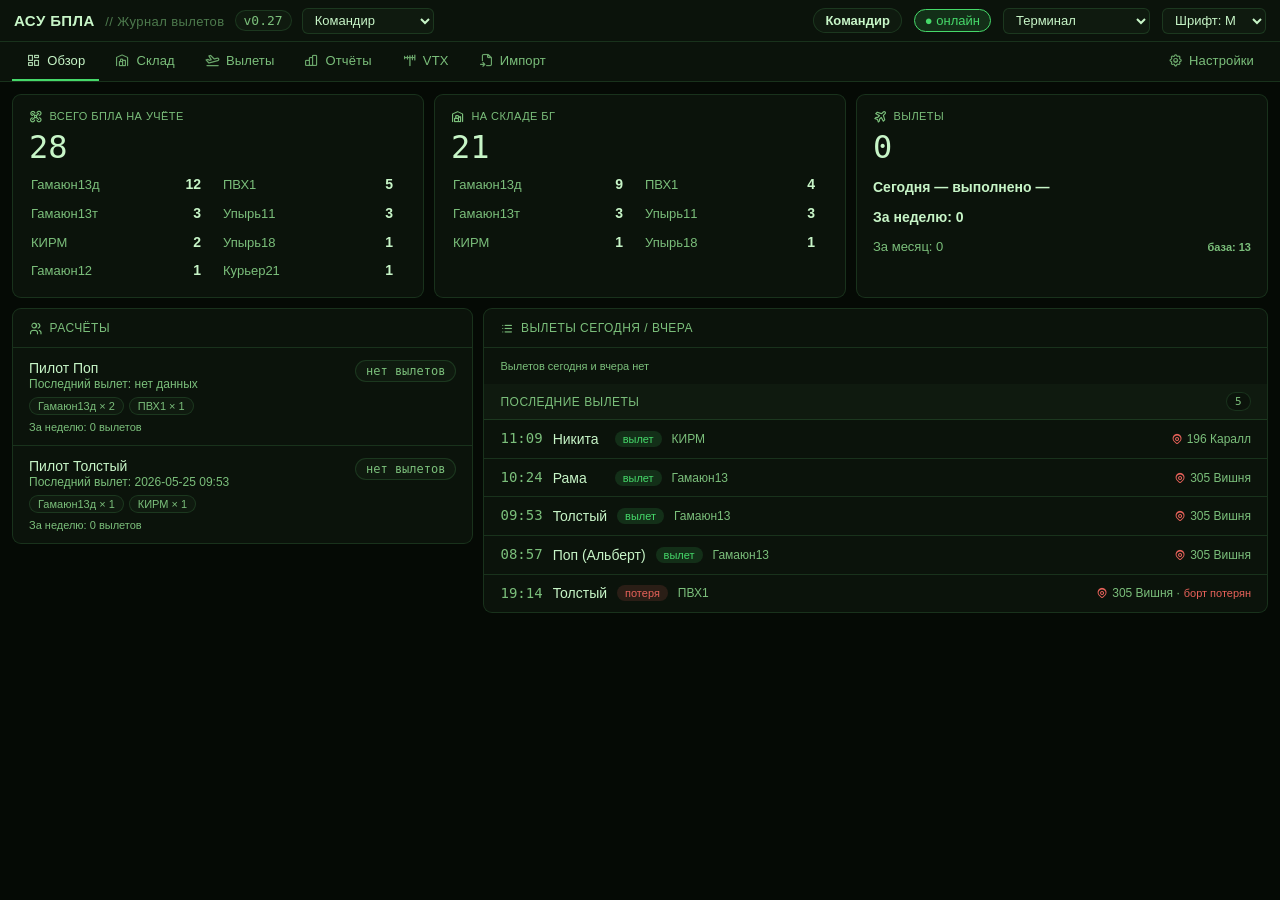
==== index.html @ 259061b9 "Add files via upload" ====
<!DOCTYPE html>
<html lang="ru">
<head>
<meta charset="UTF-8">
<meta name="referrer" content="no-referrer"><!-- URL с ?u=&t=&k= не должен утекать в Referer (аудит 02.07.2026); первым тегом — до любых загрузок -->
<meta name="viewport" content="width=device-width, initial-scale=1.0">
<title>БПЛА Учёт</title>
<link rel="icon" href="favicon.ico" type="image/x-icon">
<link rel="stylesheet" href="style.css">
<link rel="stylesheet" href="./icons/tabler-icons.min.css">
<style id="themeStyle"></style>
</head>
<body>
<!-- ЭКРАН-ЗАСТАВКА: виден пока .app скрыт (visibility:hidden до применения роли).
     Скрывается в hideSplash() из hideLoginScreen()/showLoginScreen().
     onerror: нет LOGO.jpg — показываем только анимацию, загрузку не ломаем. -->
<div id="splashScreen">
  <img src="LOGO.jpg" alt="" class="splash-logo" onerror="this.style.display='none'">
  <div class="splash-bar"><span></span><span></span><span></span></div>
  <div class="splash-text">АСУ БПЛА загружается...</div>
</div>

<!-- ЭКРАН ВХОДА -->
<div id="loginScreen" style="display:none;position:fixed;top:0;left:0;width:100%;height:100%;background:var(--bg);z-index:10000;align-items:center;justify-content:center;flex-direction:column;gap:16px">
  <div style="font-size:20px;font-weight:700;color:var(--green);letter-spacing:3px">АСУ БПЛА</div>
  <div style="font-size:11px;color:var(--muted);letter-spacing:2px;margin-bottom:8px">АВТОРИЗАЦИЯ</div>
  <div style="width:320px;background:var(--card);border:1px solid var(--border2);padding:20px">
    <div style="margin-bottom:10px"><label>Логин</label><input id="loginInput" placeholder="логин" autocomplete="username" style="width:100%"></div>
    <div style="margin-bottom:14px"><label>Пароль</label><input id="passwordInput" type="password" placeholder="пароль" autocomplete="current-password" style="width:100%" onkeydown="if(event.key==='Enter')doLogin()"></div>
    <button class="btn btn-success" style="width:100%" onclick="doLogin()">Войти</button>
    <div id="loginError" style="font-size:11px;color:var(--red);margin-top:8px;text-align:center"></div>
  </div>
  <div style="font-size:10px;color:var(--muted)">или войдите по ссылке от администратора</div>
</div>

<!-- visibility:hidden до применения роли (снимается в hideLoginScreen ПОСЛЕ applyRoleFromAuth) —
     иначе до ограничений viewer/pilot на долю секунды мелькает полный админский интерфейс.
     visibility вместо display:none — чтобы не ломать layout при измерении размеров. -->
<div class="app" style="visibility:hidden">
<div class="topbar">
  <div class="logo">АСУ БПЛА <span>// Журнал вылетов</span></div>
  <div class="version">v0.27</div>
  <select id="roleSwitch" class="tb-select" onchange="switchRole(this.value)">
    <option value="admin">АДМИНИСТРАТОР</option>
    <option value="cmd">КОМАНДИР</option>
    <option value="tech">ТЕХНИК</option>
  </select>
  <div class="topbar-right">
    <div class="role-badge" id="roleBadge"><div class="role-dot"></div><b>Командир</b></div>
    <div class="sync-indicator" id="syncIndicator">● локально</div>
    <div class="queue-indicator" id="queueIndicator" style="display:none" title="Несинхронизированные изменения ждут отправки"></div>
    <select id="themeSwitch" class="tb-select" onchange="applyTheme(this.value)" title="Цветовая схема">
      <option value="terminal">Терминал</option>
      <option value="wb">Серый</option>
      <option value="bw">Бежевый</option>
      <option value="field">Полевой планшет</option>
    </select>
    <select id="fontSizeSwitch" class="tb-select" onchange="applyFontSize(this.value)" title="Размер шрифта">
      <option value="12">Шрифт: S</option>
      <option value="16" selected>Шрифт: M</option>
      <option value="20">Шрифт: L</option>
      <option value="24">Шрифт: XL</option>
    </select>
    <button id="logoutBtn" class="btn-exit" onclick="logout()" style="display:none">Выход</button>
  </div>
</div>
<div id="netBar"></div>

<div class="navbar" id="nav">
  <button class="nav-tab active" onclick="showPage('dashboard',this)"><i class="ti ti-layout-dashboard"></i>Обзор</button>
  <button class="nav-tab" id="invNavBtn" onclick="showPage('inventory',this)"><i class="ti ti-building-warehouse"></i>Склад</button>
  <button class="nav-tab" onclick="showPage('flights',this)"><i class="ti ti-plane-departure"></i>Вылеты</button>
  <button class="nav-tab" onclick="showPage('report',this)"><i class="ti ti-chart-bar"></i>Отчёты</button>
  <button class="nav-tab" id="vtxNavBtn" onclick="showPage('vtx',this)"><i class="ti ti-antenna"></i>VTX</button>
  <button class="nav-tab nav-extra" id="importNavBtn" onclick="showPage('import',this)"><i class="ti ti-file-import"></i>Импорт</button>
  <button class="nav-tab nav-extra" id="adminNavBtn" onclick="showPage('admin',this)" style="display:none"><i class="ti ti-shield"></i>Администратор</button>
  <button class="nav-tab nav-extra" id="settingsNavBtn" onclick="showPage('settings',this)" style="margin-left:auto"><i class="ti ti-settings"></i>Настройки</button>
  <!-- ☰-меню: на мобильном собирает «лишние» вкладки (Импорт/Администратор/Настройки).
       Пункты зовут showPage с РЕАЛЬНОЙ кнопкой таба (роутинг/подсветка штатные),
       видимость пунктов зеркалит инлайн-display реальных кнопок (роли не дублируются). -->
  <div class="nav-menu-wrap">
    <button class="nav-menu-btn" id="navMenuBtn" onclick="navMenuToggle(event)" title="Ещё" aria-label="Меню">☰</button>
    <div class="nav-menu" id="navMenu">
      <button class="nav-menu-item" id="navMenuImport" onclick="navMenuGo('import','importNavBtn')"><i class="ti ti-file-import"></i>Импорт</button>
      <button class="nav-menu-item" id="navMenuAdmin" onclick="navMenuGo('admin','adminNavBtn')"><i class="ti ti-shield"></i>Администратор</button>
      <button class="nav-menu-item" id="navMenuSettings" onclick="navMenuGo('settings','settingsNavBtn')"><i class="ti ti-settings"></i>Настройки</button>
    </div>
  </div>
</div>

<div class="main">

<!-- DASHBOARD -->
<div class="page active" id="page-dashboard">
  <div class="stats-row">
    <div class="stat-card">
      <div class="stat-label"><i class="ti ti-drone"></i> Всего БПЛА на учёте</div>
      <div class="stat-num" id="st-total">—</div>
      <div class="stat-list" id="st-total-detail"></div>
    </div>
    <div class="stat-card">
      <div class="stat-label"><i class="ti ti-building-warehouse"></i> На складе БГ</div>
      <div class="stat-num" id="st-stock">—</div>
      <div class="stat-list" id="st-stock-detail"></div>
    </div>
    <div class="stat-card">
      <div class="stat-label"><i class="ti ti-plane-tilt"></i> Вылеты</div>
      <div class="stat-num" id="st-flights">—</div>
      <div class="stat-meta" id="st-flights-detail"></div>
    </div>
  </div>
  <div class="bottom-row">
    <div class="section-card">
      <div class="section-header">
        <div class="section-title"><i class="ti ti-users"></i> Расчёты</div>
      </div>
      <div id="dashSquads"></div>
    </div>
    <div class="section-card">
      <div class="section-header">
        <div class="section-title"><i class="ti ti-list"></i> Вылеты сегодня / вчера</div>
      </div>
      <div id="dashRecent"></div>
    </div>
  </div>
</div>

<!-- INVENTORY -->
<div class="page" id="page-inventory">
  <!-- Глобальный умный список БПЛА — подключается ко всем полям -->
  <datalist id="dl-drones-smart"></datalist>

  <!-- форма добавления -->
  <div class="card" id="addDroneCard" style="display:none;margin-bottom:12px">
    <div style="font-size:13px;font-weight:700;margin-bottom:12px">Добавить БПЛА на склад</div>
    <div class="form-row cols2">
      <div><label>Название</label><input id="newDroneName" list="dl-drones-smart" placeholder="Гамаюн13д" autocomplete="off"></div>
      <div><label>Количество</label><input type="number" id="newDroneQty" value="1" min="1"></div>
    </div>
    <div style="display:flex;gap:8px">
      <button class="btn btn-success" onclick="addDrone()">Добавить</button>
      <button class="btn btn-sm" onclick="toggleAddDrone()">Отмена</button>
    </div>
  </div>

  <div class="page-header">
    <div class="page-title"><i class="ti ti-building-warehouse"></i> Складской учёт</div>
    <button class="btn btn-primary" id="addDroneBtn" onclick="toggleAddDrone()"><i class="ti ti-plus"></i> Добавить БПЛА</button>
  </div>

  <div class="two-col">
    <div class="section-card">
      <div class="section-header">
        <div class="section-title"><div class="status-dot-ok"></div> Склад (БГ)</div>
      </div>
      <div id="stockListBG"></div>
    </div>
    <div class="section-card">
      <div class="section-header">
        <div class="section-title"><div class="status-dot-warn"></div> Не БГ / Ремонт / Списан</div>
      </div>
      <div id="stockListNBG"></div>
    </div>
  </div>

  <!-- Расчёты -->
  <div class="section-card">
    <div class="section-header">
      <div class="section-title"><i class="ti ti-users"></i> Расчёты — выданные борта</div>
      <button id="squadEditBtn" class="btn-action" onclick="toggleSquadEditor()" style="display:none;padding:4px 10px;font-size:11px"><i class="ti ti-edit"></i> Редактировать</button>
    </div>
    <div id="squadTable"></div>
    <div id="squadEditor" style="display:none;padding:14px;border-top:0.5px solid var(--color-border-tertiary)">
      <div style="font-size:12px;font-weight:700;margin-bottom:10px;color:var(--muted)">РЕДАКТОР РАСЧЁТОВ</div>
      <div id="squadEditorList"></div>
      <div style="margin-top:12px;padding-top:12px;border-top:0.5px dashed var(--border)">
        <div style="font-size:12px;font-weight:600;margin-bottom:8px">Добавить расчёт</div>
        <div class="form-row cols2">
          <div><label>Имя пилота</label><input id="sq-newPilot" placeholder="Иванов"></div>
          <div><label>БПЛА через запятую</label><input id="sq-newDrones" list="dl-drones-smart" placeholder="Гамаюн13, КИРМ" autocomplete="off"></div>
        </div>
        <button class="btn btn-success btn-sm" onclick="squadAddPilot()">Добавить расчёт</button>
      </div>
    </div>
    <div class="actions-row" id="transferBtnArea">
      <button class="btn-action" onclick="openTransferForm()"><i class="ti ti-transfer"></i> Передача внутри</button>
      <button class="btn-action-info" onclick="openExchangeForm()"><i class="ti ti-arrows-exchange"></i> Обмен с другим подразделением</button>
    </div>
  </div>

  <!-- форма передачи -->
  <div class="card" id="transferCard" style="display:none">
    <div style="font-size:13px;font-weight:700;margin-bottom:12px">Передача БПЛА внутри подразделения</div>
    <div class="form-row cols2">
      <div><label>От кого</label>
        <select id="transFrom"><option value="склад">Склад</option></select>
      </div>
      <div><label>Кому</label>
        <select id="transTo"><option value="склад">На склад</option></select>
      </div>
    </div>
    <div class="form-row cols2">
      <div><label>БПЛА</label><input id="transDrone" list="dl-drones-smart" placeholder="Гамаюн13" autocomplete="off"></div>
      <div><label>Количество</label><input type="number" id="transQty" value="1" min="1"></div>
    </div>
    <div style="margin-bottom:10px"><label>Примечание</label><input id="transNote" placeholder="Задание командира / причина"></div>
    <div style="display:flex;gap:8px">
      <button class="btn btn-success" onclick="saveTransfer()">Оформить</button>
      <button class="btn btn-sm" onclick="document.getElementById('transferCard').style.display='none'">Отмена</button>
    </div>
  </div>

  <!-- форма обмена -->
  <div class="card" id="exchangeCard" style="display:none">
    <div style="font-size:13px;font-weight:700;margin-bottom:4px">⇄ Обмен с другим подразделением</div>
    <div style="font-size:11px;color:var(--muted);margin-bottom:12px">Списывает отданный борт со склада, приходует полученный</div>
    <div class="form-row cols2">
      <div><label>Дата операции</label><input type="date" id="exDate"></div>
      <div><label>Подразделение</label><input id="exUnit" placeholder="Рота разведки / 3-й батальон"></div>
    </div>
    <div style="margin-bottom:10px">
      <label style="display:flex;align-items:center;gap:6px;cursor:pointer">
        <input type="checkbox" id="exOneWay" onchange="exToggleOneWay()" style="width:auto;margin:0">
        Односторонняя передача (без обмена)
      </label>
    </div>
    <div id="exDirRow" style="display:none;margin-bottom:10px">
      <label>Направление</label>
      <div style="display:flex;gap:16px;margin-top:4px">
        <label style="display:flex;align-items:center;gap:6px;cursor:pointer;font-weight:400">
          <input type="radio" name="exDir" value="give" checked onchange="exToggleOneWay()" style="width:auto;margin:0"> Отдаём (со склада)
        </label>
        <label style="display:flex;align-items:center;gap:6px;cursor:pointer;font-weight:400">
          <input type="radio" name="exDir" value="get" onchange="exToggleOneWay()" style="width:auto;margin:0"> Получаем (на склад)
        </label>
      </div>
    </div>
    <div style="display:grid;grid-template-columns:1fr 40px 1fr;gap:8px;align-items:end;margin-bottom:10px">
      <div id="exGiveBlock">
        <label>Отдали (списать со склада)</label>
        <input id="exGive" list="dl-drones-smart" placeholder="Гамаюн13т" autocomplete="off">
        <input type="number" id="exGiveQty" value="1" min="1" style="margin-top:6px" placeholder="кол-во">
      </div>
      <div id="exArrow" style="text-align:center;font-size:18px;padding-bottom:8px;color:var(--muted)">⇄</div>
      <div id="exGetBlock">
        <label>Получили (оприходовать на склад)</label>
        <input id="exGet" list="dl-drones-smart" placeholder="Гамаюн13д" autocomplete="off">
        <input type="number" id="exGetQty" value="1" min="1" style="margin-top:6px" placeholder="кол-во">
      </div>
    </div>
    <div style="margin-bottom:10px"><label>Примечание</label><input id="exNote" placeholder="Причина обмена, состояние борта..."></div>
    <div style="display:flex;gap:8px">
      <button class="btn btn-success" onclick="saveExchange()">Оформить обмен</button>
      <button class="btn btn-sm" onclick="document.getElementById('exchangeCard').style.display='none'">Отмена</button>
    </div>
  </div>

  <!-- лог изменений -->
  <div class="section-card" id="transfersLogCard">
    <div class="section-header">
      <div class="section-title"><i class="ti ti-history"></i> Изменения</div>
    </div>
    <div id="transfersLog"><div style="color:var(--muted);font-size:12px;padding:12px 16px">Нет операций</div></div>
  </div>

</div><!-- page-inventory -->

<!-- FLIGHTS -->
<div class="page" id="page-flights">
  <!-- datalists -->
  <datalist id="dl-ammo-catalog"></datalist>
  <datalist id="dl-pilots"></datalist>
  <datalist id="dl-ammo"></datalist>
  <datalist id="dl-drones"></datalist>
  <datalist id="dl-targets"></datalist>

  <!-- ФОРМА ВВОДА ВЫЛЕТА -->
  <div class="card" id="quickFlightCard" style="margin-bottom:8px;border-color:var(--green3)">
    <div style="display:flex;gap:4px;align-items:flex-end;flex-wrap:wrap">
      <!-- Пилот — показывается только admin/cmd/local -->
      <div id="qf-pilot-wrap" style="min-width:90px;flex:1">
        <label>Пилот</label>
        <input id="qf-pilot" placeholder="Имя" autocomplete="off"
          onclick="event.stopPropagation();showQuickPicker(this,getSmartPilots(),v=>{this.value=v})">
      </div>

      <div style="min-width:100px;flex:1.2">
        <label>Точка</label>
        <input id="qf-target" placeholder="305 Вишня" autocomplete="off"
          onclick="event.stopPropagation();showQuickPicker(this,getSmartTargets(),v=>{this.value=v})">
      </div>
      <div style="min-width:90px;flex:1">
        <label>Боеприпас</label>
        <input id="qf-ammo" placeholder="Пом2" autocomplete="off"
          onclick="event.stopPropagation();showQuickPicker(this,getSmartAmmo(),v=>{this.value=v})">
      </div>
      <div style="min-width:100px;flex:1">
        <label>БПЛА</label>
        <input id="qf-drone" placeholder="Гамаюн13" autocomplete="off"
          onclick="event.stopPropagation();showQuickPicker(this,getSmartDrones(),v=>{this.value=v})">
      </div>
      <div style="width:90px">
        <label>Задача</label>
        <select id="qf-result">
          <option value="yes">✅ выполнена</option>
          <option value="no">❌ нет</option>
        </select>
      </div>
      <div style="width:90px">
        <label>Борт</label>
        <select id="qf-returned">
          <option value="yes">вернул</option>
          <option value="no">потерян</option>
        </select>
      </div>
      <div style="min-width:120px;flex:1.5">
        <label>Примечание</label>
        <input id="qf-note" placeholder="необязательно">
      </div>
      <div style="padding-bottom:1px">
        <label style="visibility:hidden">.</label>
        <button class="btn btn-success" onclick="saveQuickFlight()" style="white-space:nowrap;height:29px">✓ Записать</button>
      </div>
    </div>
    <div id="qf-status" style="font-size:10px;color:var(--green2);margin-top:4px;min-height:14px"></div>
  </div>

  <!-- ЖУРНАЛ ТАБЛИЦЕЙ -->
  <div class="section-card">
    <div class="section-header flt-header">
      <div class="section-title"><i class="ti ti-list"></i> Журнал вылетов <span class="flt-count" id="flightCount"></span></div>
      <div class="flt-controls">
        <input class="flt-inp flt-date" type="date" id="filterFrom" onchange="flightDateManual()" title="С даты">
        <input class="flt-inp flt-date" type="date" id="filterTo" onchange="flightDateManual()" title="По дату">
        <select class="flt-inp" id="filterPilot" onchange="renderFlights()"><option value="">Все пилоты</option></select>
        <div class="ms-wrap" id="flDroneWrap">
          <div class="ms-field" id="flDroneField" onclick="flMsToggle('Drone',event)" title="Фильтр по борту">
            <span id="flDroneLabel">Борт: все</span>
            <i class="ti ti-chevron-down ms-caret"></i>
          </div>
          <div class="ms-panel" id="flDronePanel">
            <div class="ms-list" id="flDroneList"></div>
            <div class="ms-foot">
              <button type="button" class="btn btn-sm" onclick="flMsSelectAll('Drone',event)">Все</button>
              <button type="button" class="btn btn-sm" onclick="flMsClearAll('Drone',event)">Снять все</button>
            </div>
          </div>
        </div>
        <div class="ms-wrap" id="flAmmoWrap">
          <div class="ms-field" id="flAmmoField" onclick="flMsToggle('Ammo',event)" title="Фильтр по боеприпасу">
            <span id="flAmmoLabel">Боеприпас: все</span>
            <i class="ti ti-chevron-down ms-caret"></i>
          </div>
          <div class="ms-panel" id="flAmmoPanel">
            <div class="ms-list" id="flAmmoList"></div>
            <div class="ms-foot">
              <button type="button" class="btn btn-sm" onclick="flMsSelectAll('Ammo',event)">Все</button>
              <button type="button" class="btn btn-sm" onclick="flMsClearAll('Ammo',event)">Снять все</button>
            </div>
          </div>
        </div>
        <select class="flt-inp" id="filterResult" onchange="flSetResult(this.value)" title="Результат">
          <option value="all">Результат: все</option>
          <option value="yes">Выполнено</option>
          <option value="no">Не выполнено</option>
        </select>
        <select class="flt-inp" id="filterReturned" onchange="flSetReturned(this.value)" title="Возврат борта">
          <option value="all">Борт: все</option>
          <option value="yes">Вернул</option>
          <option value="no">Потерял</option>
        </select>
        <select class="flt-inp" id="flightPeriod" onchange="flightPeriodChange(this.value)" title="Период">
          <option value="week">Неделя</option>
          <option value="month">Месяц</option>
          <option value="all">Весь период</option>
          <option value="custom">Произвольный</option>
        </select>
        <button class="btn btn-sm" onclick="flGotoReport()" title="Сводка по текущей выборке журнала"><i class="ti ti-chart-bar"></i> Отчёт</button>
      </div>
    </div>
    <div id="flightList" style="overflow-x:auto"></div>
  </div>
</div>

<!-- REPORT -->
<div class="page" id="page-report">
  <div class="section-head">
    <div class="section-title">Отчёты</div>
  </div>
  <div class="card" style="margin-bottom:12px">
    <div class="form-row cols3">
      <div><label>Тип отчёта</label>
        <select id="repType" onchange="onRepTypeChange()">
          <option value="stock">Складской учёт</option>
          <option value="flights">Вылеты за период</option>
          <option value="losses">Потери</option>
          <option value="issued">Выдано</option>
          <option value="summary">Сводка по расчётам</option>
          <option value="detailed">Подробный отчёт по расчётам</option>
          <option value="verbal">Устный доклад (AI)</option>
          <option value="reportage" id="repTypeReportage">Репортаж недели (AI)</option>
          <option value="byfilter" id="repTypeByFilter">По выборке журнала</option>
        </select>
      </div>
      <div id="repFromCol"><label>С даты</label><input type="date" id="repFrom" onchange="buildReport()"></div>
      <div id="repToCol"><label>По дату</label><input type="date" id="repTo" onchange="buildReport()"></div>
      <!-- Адаптивный период для устного доклада (скользящие окна) — показывается только для type=verbal -->
      <div id="vrPeriodCol" style="display:none"><label>Период доклада</label>
        <select id="vrPeriod" onchange="vrPeriodChange()">
          <option value="week">Неделя</option>
          <option value="month">Месяц</option>
          <option value="year">Год</option>
          <option value="custom">Произвольный</option>
        </select>
      </div>
      <!-- Адаптивный период для репортажа (календарный) — показывается только для type=reportage -->
      <div id="rpgPeriodCol" style="display:none"><label>Период репортажа</label>
        <select id="rpgPeriod" onchange="rpgPeriodChange()">
          <option value="week">Календарная неделя (пн–вс)</option>
          <option value="month">Календарный месяц</option>
        </select>
      </div>
    </div>
    <div class="form-row cols2">
      <div><label>Пилот (все если не выбран)</label>
        <select id="repPilot" onchange="buildReport()">
          <option value="">Все пилоты</option>
        </select>
      </div>
      <div><label>Тип БПЛА (все если не выбран)</label>
        <div class="ms-wrap" id="repDroneWrap">
          <div class="ms-field" id="repDroneField" onclick="toggleDronePanel(event)">
            <span id="repDroneLabel">Все борты</span>
            <i class="ti ti-chevron-down ms-caret"></i>
          </div>
          <div class="ms-panel" id="repDronePanel">
            <div class="ms-list" id="repDroneList"></div>
            <div class="ms-foot">
              <button type="button" class="btn btn-sm" onclick="resetDroneFilter(event)">Сбросить</button>
            </div>
          </div>
        </div>
      </div>
    </div>
    <div style="display:flex;gap:8px;flex-wrap:wrap">
      <button class="btn btn-primary" id="repRunBtn" onclick="runReport()">Сформировать</button>
      <!-- id — стабильный хук для copyReport («✓ Скопировано»): раньше кнопка искалась
           по тексту атрибута onclick, селектор молча ломался от правки разметки -->
      <button class="btn btn-sm" id="repCopyBtn" style="color:var(--muted)" onclick="copyReport()">Копировать текст</button>
      <button class="btn btn-sm" style="color:var(--muted)" onclick="printReport()">Печать / PDF</button>
    </div>
  </div>
  <div id="reportOutput"></div>
</div>

<!-- VTX — генератор Betaflight vtx-команд (автономный инструмент, учёта не трогает) -->
<div class="page" id="page-vtx">
  <!-- Шапка в одну строку: слева заголовок, справа загрузка + статус -->
  <div class="vtx-head">
    <div class="section-title" style="margin:0">VTX — генератор команд Betaflight</div>
    <div class="vtx-head-actions">
      <input type="file" id="vtxFileInput" accept=".json,application/json" style="display:none" onchange="vtxImportFile(this)">
      <button class="btn btn-primary btn-sm" onclick="document.getElementById('vtxFileInput').click()"><i class="ti ti-upload"></i> Загрузить таблицу</button>
      <span id="vtxLoadStatus" class="vtx-status">Таблица не загружена</span>
    </div>
  </div>

  <!-- Двухколоночная сетка (auto-fit сам сворачивает в один столбец на узких) -->
  <div class="vtx-cols">
    <!-- ЛЕВАЯ КОЛОНКА: таблица частот → готовый набор команд -->
    <div class="vtx-col">
      <div class="card" id="vtxTableCard">
        <div class="card-title">Таблица частот</div>
        <div id="vtxTableWrap" style="overflow-x:auto"></div>
      </div>
      <div class="card" id="vtxCmdCard">
        <div class="vtx-card-head">
          <div class="card-title" style="margin:0">Готовый набор команд</div>
          <div class="vtx-card-actions">
            <!-- id — стабильные хуки для vtxSyncButtons/vtxCopyCommands (раньше искали
                 по тексту атрибута onclick: селектор ломался от любой правки разметки) -->
            <button class="btn btn-primary btn-sm" id="vtxGenBtn" onclick="vtxGenerate()">Сгенерировать</button>
            <button class="btn btn-sm" id="vtxCopyBtn" style="color:var(--muted)" onclick="vtxCopyCommands()">Копировать</button>
          </div>
        </div>
        <pre id="vtxOutput" class="vtx-output"></pre>
      </div>
    </div>

    <!-- ПРАВАЯ КОЛОНКА: конструктор AUX -->
    <div class="vtx-col">
      <div class="card" id="vtxBuilderCard">
        <div class="vtx-card-head">
          <div class="card-title" style="margin:0">Конструктор AUX → команды</div>
          <div class="vtx-card-actions">
            <!-- vtx-addblock-btn — стабильный хук для vtxSyncButtons (их две, поэтому класс,
                 а не id; такие же кнопки рендерит vtxRenderBlocks в пустом состоянии) -->
            <button class="btn btn-sm vtx-addblock-btn" onclick="vtxAddBlock('power')"><i class="ti ti-bolt"></i> + Блок мощности</button>
            <button class="btn btn-sm vtx-addblock-btn" onclick="vtxAddBlock('freq')"><i class="ti ti-antenna"></i> + Блок частоты</button>
          </div>
        </div>
        <div id="vtxBlocks"></div>
      </div>
    </div>
  </div>
</div>

<!-- IMPORT -->
<div class="page" id="page-import">
  <div class="section-head">
    <div class="section-title">Импорт текста из чата</div>
  </div>

  <div class="card" style="margin-bottom:12px">
    <div class="card-title">API-ключ Anthropic (для распознавания ИИ)</div>
    <div style="display:flex;gap:8px;align-items:center;flex-wrap:wrap">
      <input type="password" id="apiKeyInput" placeholder="sk-ant-api03-..." style="flex:1;min-width:200px" oninput="saveApiKey(this.value)">
      <span id="apiKeyStatus" style="font-size:11px;color:var(--muted)"></span>
    </div>
    <div style="margin-top:6px;font-size:11px;color:var(--muted)">
      Получите ключ бесплатно на <a href="https://console.anthropic.com/settings/keys" target="_blank" style="color:var(--cb)">console.anthropic.com</a>. Ключ сохраняется в браузере, никуда не отправляется кроме Anthropic API.
    </div>
  </div>

  <div class="card" style="margin-bottom:12px">
    <div class="notice">Вставьте одно или несколько сообщений из чата. ИИ распознает каждое и заполнит поля. Вы проверяете и сохраняете.</div>
    <div class="parse-area">
      <label>Сообщения (можно несколько строк)</label>
      <textarea id="rawMsg" rows="6" placeholder="[23.05.2026 8:34] Рама: Первый вылет. 305 вишня, доставка на месте. Борт вернул Гамаюн 13
[23.05.2026 10:25] Толстый: Первый вылет 305 Вишня Провизия на месте борт вернул.Гамаюн13"></textarea>
      <div style="display:flex;gap:8px;margin-top:8px;align-items:center">
        <button class="btn btn-primary" onclick="parseMessages()">Распознать через ИИ</button>
        <button class="btn btn-sm" onclick="clearParse()" style="color:var(--muted)">Очистить</button>
        <span id="parseStatus" style="font-size:12px;color:var(--muted)"></span>
      </div>
    </div>
  </div>

  <div id="parsedCards"></div>
</div>

<!-- ADMIN -->
<div class="page" id="page-admin">
  <div class="section-head">
    <div class="section-title" style="color:var(--red)">Администратор</div>
  </div>
  <div class="notice" style="background:var(--danger-soft);border-color:var(--danger);color:var(--danger)">Внимание: все изменения и удаления необратимы. Данные сохраняются немедленно.</div>

  <!-- Вкладки внутри раздела -->
  <div class="adm-tabs">
    <button class="adm-tab active" onclick="showAdminTab('flights',this)">Журнал вылетов</button>
    <button class="adm-tab" onclick="showAdminTab('users',this)">Пользователи</button>
    <button class="adm-tab" onclick="showAdminTab('stock',this)">Склад</button>
    <button class="adm-tab" onclick="showAdminTab('squads',this)">Расчёты</button>
    <button class="adm-tab" onclick="showAdminTab('ammo',this)">Боеприпасы</button>
    <button class="adm-tab" onclick="showAdminTab('actlog',this)">Журнал действий</button>
    <button class="adm-tab" onclick="showAdminTab('geo',this)">Карта/Гео</button>
    <button class="adm-tab" onclick="showAdminTab('data',this)">Данные</button>
  </div>

  <!-- ВКЛАДКА: ЖУРНАЛ ВЫЛЕТОВ -->
  <div class="adm-panel" id="adm-flights">
    <div class="card" style="margin-bottom:12px">
      <div style="display:flex;gap:8px;flex-wrap:wrap;align-items:flex-end">
        <div><label>С даты</label><input style="width:140px" type="date" id="adm-filterFrom" onchange="renderAdminFlights()"></div>
        <div><label>По дату</label><input style="width:140px" type="date" id="adm-filterTo" onchange="renderAdminFlights()"></div>
        <div><label>Пилот</label><input style="width:120px" placeholder="Все" id="adm-filterPilot" oninput="renderAdminFlights()"></div>
        <button class="btn btn-sm" onclick="admClearFilters()" style="color:var(--muted)">Сбросить</button>
        <span id="adm-flightCount" style="font-size:11px;color:var(--muted);margin-left:auto;align-self:center"></span>
      </div>
    </div>
    <div class="card" style="overflow-x:auto">
      <div id="adminFlightList"></div>
    </div>
  </div>

  <!-- ВКЛАДКА: ПОЛЬЗОВАТЕЛИ (v0.26 — переехала из Настроек; вкладка доступна только
       admin: раздел Администратор скрыт всем остальным ролям в switchRole).
       Замещение (acting_role, Backend v7.6) назначается/снимается селектом в списке. -->
  <div class="adm-panel" id="adm-users" style="display:none">
    <div class="card" style="margin-bottom:12px">
      <div class="card-title">Пользователи</div>
      <div id="usersList" style="margin-bottom:12px;overflow-x:auto"></div>
      <div style="font-size:11px;color:var(--muted)">Замещение (и.о.) — временная дополнительная роль: расширяет права, не меняя пилотскую идентичность и привязку к расчёту. Снимается вручную (выбрать «— нет —» → Замещение).</div>
    </div>
    <div class="card" id="usersCard">
      <div class="card-title">Добавить пользователя</div>
      <div class="form-row cols3">
        <div><label>Логин</label><input id="nu-login" placeholder="pop" autocomplete="off"></div>
        <div><label>Пароль</label><input id="nu-password" type="password" placeholder="пароль" autocomplete="new-password"></div>
        <div><label>Роль</label>
          <select id="nu-role" onchange="nuRoleChange()">
            <option value="pilot">Пилот</option>
            <option value="tech">Техник</option>
            <option value="cmd">Командир</option>
            <option value="admin">Администратор</option>
            <option value="viewer">Наблюдатель (только просмотр)</option>
          </select>
        </div>
      </div>
      <div class="form-row cols2" id="nu-callsign-row">
        <div>
          <label>Позывной в базе (имя пилота)</label>
          <select id="nu-callsign">
            <option value="">— выбрать из расчётов —</option>
          </select>
        </div>
        <div style="display:flex;flex-direction:column;justify-content:center;font-size:11px;color:var(--muted);padding-top:16px">
          Свяжет логин с вылетами и дронами пилота
        </div>
      </div>
      <div class="form-row cols2">
        <div><label>Ключ шифрования для ссылки</label><input id="nu-enckey" placeholder="автозаполнение из настроек"></div>
        <div style="display:flex;flex-direction:column;justify-content:flex-end">
          <button class="btn btn-success btn-sm" onclick="createUser()">Создать и получить ссылку</button>
        </div>
      </div>
      <div id="nu-link-result" style="display:none;margin-top:10px;padding:10px;background:var(--bg2);border:1px solid var(--border2);font-size:11px">
        <div style="color:var(--green);font-weight:700;margin-bottom:6px">✓ Ссылка для пользователя:</div>
        <div id="nu-link-text" style="word-break:break-all;color:var(--text);margin-bottom:8px"></div>
        <button class="btn btn-sm btn-primary" onclick="copyUserLink()">Копировать ссылку</button>
      </div>
    </div>
  </div>

  <!-- ВКЛАДКА: СКЛАД -->
  <div class="adm-panel" id="adm-stock" style="display:none">
    <div class="card" style="margin-bottom:12px">
      <div class="card-title">Склад — редактирование</div>
      <div id="adminStockList"></div>
      <div style="margin-top:12px;padding-top:12px;border-top:1px solid var(--border)">
        <div style="font-size:12px;font-weight:700;margin-bottom:8px;color:var(--text2)">Добавить позицию</div>
        <div class="form-row cols3">
          <div><label>Название</label><input id="adm-newName" list="dl-drones-smart" placeholder="Гамаюн13" autocomplete="off"></div>
          <div><label>Кол-во</label><input type="number" id="adm-newQty" value="1" min="0"></div>
          <div><label>Статус</label>
            <select id="adm-newStatus">
              <option value="bg">БГ (склад)</option>
              <option value="nbg">Не БГ</option>
            </select>
          </div>
        </div>
        <button class="btn btn-success btn-sm" onclick="adminAddStock()">Добавить</button>
      </div>
    </div>
  </div>

  <!-- ВКЛАДКА: РАСЧЁТЫ -->
  <div class="adm-panel" id="adm-squads" style="display:none">
    <div class="card" style="margin-bottom:12px">
      <div class="card-title">Расчёты — редактирование</div>
      <div id="adminSquadList"></div>
      <div style="margin-top:12px;padding-top:12px;border-top:1px solid var(--border)">
        <div style="font-size:12px;font-weight:700;margin-bottom:8px;color:var(--text2)">Добавить расчёт</div>
        <div class="form-row cols2">
          <div><label>Имя пилота</label><input id="adm-newPilot" placeholder="Иванов"></div>
          <div><label>БПЛА (через запятую)</label><input id="adm-newPilotDrones" list="dl-drones-smart" placeholder="Гамаюн13,КИРМ" autocomplete="off"></div>
        </div>
        <button class="btn btn-success btn-sm" onclick="adminAddSquad()">Добавить расчёт</button>
      </div>
    </div>
  </div>

  <!-- ВКЛАДКА: КАРТА/ГЕО -->
  <div class="adm-panel" id="adm-geo" style="display:none">
    <div class="card" style="margin-bottom:12px">
      <div class="card-title">Карта / Геоданные</div>
      <div class="notice" style="margin-bottom:10px">Данные точек хранятся <b>только в этом браузере</b> (localStorage) и никогда не отправляются в облако. Формат — AlpineQuest <code>.ldk</code>.</div>
      <div style="display:flex;gap:8px;flex-wrap:wrap;align-items:center;margin-bottom:12px">
        <button class="btn btn-primary" onclick="document.getElementById('ldkInput').click()">📂 Загрузить .ldk</button>
        <input type="file" id="ldkInput" accept=".ldk" style="display:none" onchange="geoImportLDK(this)">
        <button class="btn btn-sm" onclick="geoRecalcAllMissing()">Пересчитать вылеты без дистанций</button>
        <button class="btn btn-sm" onclick="geoRecalcAllForce()">Пересчитать незаблокированные</button>
        <button class="btn btn-sm" style="color:var(--amber);border-color:var(--amber)" onclick="geoRecalcAllResetLocks()">Сбросить все блокировки и пересчитать</button>
        <button class="btn btn-sm" style="color:var(--red);border-color:var(--red)" onclick="geoClearDB()">Очистить геоданные</button>
        <span id="geo-status" style="font-size:11px;color:var(--muted)"></span>
      </div>
      <div id="geo-stats"></div>
    </div>
  </div>

  <!-- ВКЛАДКА: ДАННЫЕ -->
  <div class="adm-panel" id="adm-data" style="display:none">
    <div class="card" style="margin-bottom:12px">
      <div class="card-title">Сохранение и загрузка данных</div>
      <div style="display:flex;gap:8px;flex-wrap:wrap;margin-bottom:12px">
        <button class="btn btn-success" onclick="adminManualSave()">💾 Сохранить в браузер</button>
        <button class="btn btn-primary" onclick="adminExportJSON()">📥 Экспорт в файл .json</button>
        <button class="btn btn-primary" onclick="document.getElementById('importJSONInput').click()">📤 Загрузить из файла .json</button>
        <input type="file" id="importJSONInput" accept=".json" style="display:none" onchange="adminImportJSON(this)">
        <button class="btn btn-sm" style="color:var(--amber);border-color:var(--amber)" onclick="adminCleanOrphanLosses()" title="Удалить записи о потерях без соответствующего вылета">🧹 Очистить журнал потерь</button>
        <button class="btn btn-sm" style="color:var(--amber);border-color:var(--amber)" onclick="adminDedupeLossTransfers()" title="Удалить повторные записи о потерях с одинаковыми дата+время+пилот+борт (наследие бага двойного списания)">🧹 Удалить дубли потерь</button>
      </div>
      <div id="saveStatus" style="font-size:12px;color:var(--muted)">Данные хранятся в localStorage. Для переноса на другое устройство — экспортируйте в файл.</div>
    </div>
    <div class="card" style="margin-bottom:12px">
      <div class="card-title">Переименование модели БПЛА</div>
      <div style="font-size:11px;color:var(--muted);margin-bottom:10px">Каноническое переименование во ВСЕХ записях (склад, расчёты, вылеты, журнал передач) одной операцией — аудит целостности остаётся сведённым. Если новое имя уже есть как модель — записи СОЛЬЮТСЯ в одну. Только администратор.</div>
      <div style="display:flex;gap:8px;align-items:flex-end;flex-wrap:wrap">
        <div><label>Текущая модель</label>
          <select id="renameModelOld" style="min-width:160px"><option value="">— выберите модель —</option></select>
        </div>
        <div style="align-self:center;padding-bottom:6px">→</div>
        <div><label>Новое название</label><input id="renameModelNew" placeholder="Рейс15" style="width:160px"></div>
        <button class="btn btn-primary btn-sm" onclick="adminRenameModelRun()">Переименовать</button>
      </div>
    </div>
    <div class="card danger-zone">
      <div class="card-title">Опасная зона</div>
      <div style="display:flex;gap:8px;flex-wrap:wrap">
        <button class="btn btn-danger" onclick="adminClearFlights()">Удалить все вылеты</button>
        <button class="btn btn-danger" onclick="adminResetAll()">Полный сброс данных</button>
      </div>
    </div>
  </div>

  <!-- ВКЛАДКА: БОЕПРИПАСЫ -->
  <div class="adm-panel" id="adm-ammo" style="display:none">
    <div class="card" style="margin-bottom:12px">
      <div class="card-title">Справочник боеприпасов</div>
      <div style="font-size:11px;color:var(--muted);margin-bottom:10px">Эталонные названия. При нормализации все варианты написания из колонки «Алиасы» заменятся на эталонное название в базе вылетов.</div>
      <div id="ammoList"></div>
      <div style="margin-top:10px;padding-top:10px;border-top:1px solid var(--border)">
        <div style="font-size:12px;font-weight:700;margin-bottom:8px;color:var(--text2)">Добавить боеприпас</div>
        <div class="form-row cols3">
          <div><label>Название (эталон)</label><input id="ammo-new-name" placeholder="Пом2"></div>
          <div><label>Категория</label>
            <select id="ammo-new-cat">
              <option value="минирование">Минирование</option>
              <option value="доставка">Доставка</option>
            </select>
          </div>
          <div><label>Алиасы (через запятую)</label><input id="ammo-new-aliases" placeholder="пом2,ПОМ2,пом 2"></div>
        </div>
        <div style="display:flex;gap:8px">
          <button class="btn btn-success btn-sm" onclick="ammoAdd()">Добавить</button>
          <button class="btn btn-primary btn-sm" onclick="ammoNormalize()">⚡ Нормализовать базу вылетов</button>
          <button class="btn btn-primary btn-sm" onclick="ammoSaveToCloud()">☁ Сохранить в облако</button>
        </div>
        <div id="ammo-status" style="font-size:11px;color:var(--muted);margin-top:8px"></div>
      </div>
    </div>
  </div>

  <!-- ВКЛАДКА: ЖУРНАЛ ДЕЙСТВИЙ -->
  <div class="adm-panel" id="adm-actlog" style="display:none">
    <div class="card" style="margin-bottom:12px">
      <div style="display:flex;gap:8px;align-items:flex-end;flex-wrap:wrap;margin-bottom:10px">
        <div><label>С даты</label><input type="date" id="actlog-from" style="width:140px" onchange="renderActLog()"></div>
        <div><label>По дату</label><input type="date" id="actlog-to" style="width:140px" onchange="renderActLog()"></div>
        <div><label>Пользователь</label><input id="actlog-user" placeholder="Все" style="width:120px" oninput="renderActLog()"></div>
        <div><label>Тип</label>
          <select id="actlog-type" onchange="renderActLog()" style="width:130px">
            <option value="">Все</option>
            <option value="flight">Вылеты</option>
            <option value="stock">Склад</option>
            <option value="transfer">Передача</option>
            <option value="squad">Расчёты</option>
            <option value="user">Пользователи</option>
            <option value="admin">Админ-операции</option>
            <option value="auth">Авторизация</option>
          </select>
        </div>
        <button class="btn btn-sm" onclick="actlogClearFilters()" style="color:var(--muted)">Сбросить</button>
      </div>
      <div id="actLogList"></div>
    </div>
  </div>
</div>

<!-- SETTINGS -->
<div class="page" id="page-settings">
  <div class="section-head"><div class="section-title">⚙ Настройки</div></div>

  <!-- СИНХРОНИЗАЦИЯ (только admin — applySettingsVisibility) -->
  <div class="card" style="margin-bottom:10px" id="cfg-sync-card">
    <div class="card-title">Синхронизация с Google Sheets</div>
    <div class="form-row cols2">
      <div>
        <label>URL Apps Script</label>
        <input id="cfg-url" placeholder="https://script.google.com/macros/s/.../exec" autocomplete="off">
      </div>
      <div style="display:flex;flex-direction:column;justify-content:flex-end;gap:6px">
        <button class="btn btn-primary btn-sm" onclick="cfgTestConnection()">Проверить соединение</button>
        <span id="cfg-conn-status" style="font-size:11px;color:var(--muted)"></span>
      </div>
    </div>
    <div style="display:flex;gap:8px;flex-wrap:wrap;margin-top:8px">
      <button class="btn btn-success" onclick="cfgSaveSettings()">💾 Сохранить настройки</button>
      <button class="btn btn-primary" onclick="syncFromCloud()">⬇ Загрузить из облака</button>
      <button class="btn btn-primary" onclick="syncToCloud()">⬆ Выгрузить в облако</button>
    </div>
    <div id="cfg-sync-status" style="font-size:11px;color:var(--muted);margin-top:8px"></div>
  </div>

  <!-- ШИФРОВАНИЕ -->
  <div class="card" style="margin-bottom:10px">
    <div class="card-title">Шифрование AES-256</div>
    <div class="notice">Данные шифруются в браузере до отправки в облако. Google видит только зашифрованный текст. Ключ хранится только у вас.</div>
    <div class="form-row cols2" style="margin-top:10px">
      <div>
        <label>Ключ шифрования</label>
        <input id="cfg-key" type="password" placeholder="Введите секретный ключ" autocomplete="off">
      </div>
      <div style="display:flex;flex-direction:column;justify-content:flex-end;gap:6px">
        <button class="btn btn-sm" onclick="document.getElementById('cfg-key').type=document.getElementById('cfg-key').type==='password'?'text':'password'" style="color:var(--muted)">Показать / скрыть</button>
        <button class="btn btn-success btn-sm" id="cfg-key-save-btn" style="display:none" onclick="cfgSaveKeyOnly()">💾 Сохранить ключ</button>
      </div>
    </div>
    <div id="cfg-encrypt-on" style="display:none;margin-top:4px">
      <span class="tag tag-ok">🔒 Шифрование включено</span>
    </div>
    <!-- ВАЖНО: не дублировать атрибут style — браузер игнорирует второй (display:none не работал) -->
    <div style="margin-top:10px;padding-top:10px;border-top:1px solid var(--border);display:none" id="cfg-reencrypt-block">
      <div style="font-size:12px;font-weight:700;color:var(--amber);margin-bottom:8px">⚠ Смена ключа (только для Администратора)</div>
      <div class="form-row cols2">
        <div><label>Новый ключ</label><input id="cfg-newkey" type="password" placeholder="Новый секретный ключ" autocomplete="off"></div>
        <div><label>Подтвердите новый ключ</label><input id="cfg-newkey2" type="password" placeholder="Повторите ключ" autocomplete="off"></div>
      </div>
      <button class="btn btn-danger btn-sm" id="cfg-reencrypt-btn" onclick="cfgReencrypt()">Сменить ключ и перешифровать все данные</button>
      <div id="cfg-reencrypt-status" style="font-size:11px;margin-top:6px"></div>
      <div style="font-size:10px;color:var(--muted);margin-top:6px">После смены ключа все пользователи должны ввести новый ключ в своих настройках</div>
    </div>
  </div>

  <!-- Управление пользователями переехало в Администратор → Пользователи (adm-users, v0.26) -->

  <!-- СТАТУС СИНХРОНИЗАЦИИ -->
  <div class="card" style="margin-bottom:10px">
    <div class="card-title">Статус</div>
    <div id="cfg-last-sync" style="font-size:12px;color:var(--muted)">Синхронизация не настроена</div>
    <div style="margin-top:8px;display:flex;gap:8px;flex-wrap:wrap" id="cfg-status-actions">
      <button class="btn btn-primary btn-sm" onclick="syncToCloud()">⬆ Синхронизировать сейчас</button>
      <button class="btn btn-sm" style="color:var(--muted)" onclick="renderSettingsStatus()">Обновить статус</button>
    </div>
  </div>
</div>

</div><!-- main -->
</div><!-- app -->

<script src="sync.js"></script>
<script src="geo.js"></script>
<script src="parser.js"></script>
<script src="html2canvas.min.js"></script> <!-- локально (офлайн/file://): рендер «доски почёта» репортажа в PNG -->
<script src="reports.js"></script>
<script src="docx.umd.js"></script> <!-- docx@8.5.0 (build/index.umd.js) локально, был jsDelivr CDN — офлайн/file:// и без внешних запросов (аудит 02.07.2026) -->
<script src="writeoff.js"></script>
<script src="marshrut.js"></script> <!-- МАРШРУТ Этап 1: getBalance() рядом со старой системой (только чтение) -->
<script src="vtx.js"></script> <!-- VTX: генератор Betaflight vtx-команд (автономный, учёта не трогает) -->
<script src="app.js"></script>
</body>
</html>
---- style.css ----
*{box-sizing:border-box;margin:0;padding:0}

/* ============ ШРИФТЫ (общие, вне тем) ============ */
:root{
  --font-sans:ui-sans-serif,-apple-system,BlinkMacSystemFont,"Segoe UI",Roboto,"Helvetica Neue",Arial,sans-serif;
  --font-mono:ui-monospace,"SF Mono","JetBrains Mono",Menlo,Consolas,monospace;
}

/* ============ ТЕМЫ ============
   Дизайн-система «командная консоль»: спокойно, читаемо, один сдержанный акцент.
   Семантические токены (--surface/--inset/--ok/--warn/--danger/--gold + *-soft)
   маппятся на исторические имена переменных, чтобы не переписывать все селекторы. */

/* ТЕРМИНАЛ (тёмно-зелёная) */
:root,body.theme-terminal{
  --bg:#050a05;--bg2:#0f1a0f;--bg3:#0f1a0f;
  --accent:#46d96a;--accent2:#46d96a;--accent3:#46d96a;
  --accent-dim:rgba(70,217,106,0.14);
  --red:#e8625a;--red-dim:rgba(232,98,90,0.14);
  --amber:#d9c24e;--amber-dim:rgba(217,194,78,0.14);
  --muted:#4d7a4d;--border:rgba(120,255,140,0.13);--border2:rgba(120,255,140,0.22);
  --text:#c7f5c7;--text2:#7bbf7b;--text3:#4d7a4d;
  --card:#0b130b;--card2:#0f1a0f;
  --surface:#0b130b;--surface-2:#0f1a0f;--inset:#030703;
  --input-bg:#030703;--input-color:#c7f5c7;
  --ok:#46d96a;--warn:#d9c24e;--danger:#e8625a;--gold:#d9b24a;
  --accent-soft:rgba(70,217,106,0.14);--ok-soft:rgba(70,217,106,0.14);
  --warn-soft:rgba(217,194,78,0.14);--danger-soft:rgba(232,98,90,0.14);
  --radius:9px;
  --tag-ok-bg:rgba(70,217,106,0.14);--tag-ok-color:#46d96a;--tag-ok-border:rgba(70,217,106,0.45);
  --tag-danger-bg:rgba(232,98,90,0.14);--tag-danger-color:#e8625a;--tag-danger-border:rgba(232,98,90,0.45);
  --tag-info-bg:rgba(70,217,106,0.14);--tag-info-color:#46d96a;--tag-info-border:rgba(70,217,106,0.4);
  --scanlines:repeating-linear-gradient(0deg,transparent,transparent 3px,rgba(0,10,0,0.08) 3px,rgba(0,10,0,0.08) 4px);
}

/* СЕРЫЙ (основная) */
body.theme-gray{
  --bg:#131517;--bg2:#212429;--bg3:#212429;
  --accent:#6ea8de;--accent2:#6ea8de;--accent3:#6ea8de;
  --accent-dim:rgba(110,168,222,0.14);
  --red:#dd6259;--red-dim:rgba(221,98,89,0.14);
  --amber:#d6a94e;--amber-dim:rgba(214,169,78,0.14);
  --muted:#646b73;--border:rgba(255,255,255,0.07);--border2:rgba(255,255,255,0.12);
  --text:#e7e9ec;--text2:#9aa1a9;--text3:#646b73;
  --card:#191c20;--card2:#212429;
  --surface:#191c20;--surface-2:#212429;--inset:#0f1113;
  --input-bg:#0f1113;--input-color:#e7e9ec;
  --ok:#5fb472;--warn:#d6a94e;--danger:#dd6259;--gold:#d9b24a;
  --accent-soft:rgba(110,168,222,0.14);--ok-soft:rgba(95,180,114,0.14);
  --warn-soft:rgba(214,169,78,0.14);--danger-soft:rgba(221,98,89,0.14);
  --radius:9px;
  --tag-ok-bg:rgba(95,180,114,0.14);--tag-ok-color:#5fb472;--tag-ok-border:rgba(95,180,114,0.45);
  --tag-danger-bg:rgba(221,98,89,0.14);--tag-danger-color:#dd6259;--tag-danger-border:rgba(221,98,89,0.45);
  --tag-info-bg:rgba(110,168,222,0.14);--tag-info-color:#6ea8de;--tag-info-border:rgba(110,168,222,0.4);
  --scanlines:none;
}

/* БЕЖЕВЫЙ (светлая) — статусные цвета затемнены для контраста на светлом */
body.theme-paper{
  --bg:#ece5d6;--bg2:#e6ddcd;--bg3:#e6ddcd;
  --accent:#2f6f8f;--accent2:#2f6f8f;--accent3:#2f6f8f;
  --accent-dim:rgba(47,111,143,0.14);
  --red:#b34a3f;--red-dim:rgba(179,74,63,0.14);
  --amber:#a9802a;--amber-dim:rgba(169,128,42,0.16);
  --muted:#8a8071;--border:rgba(40,35,25,0.14);--border2:rgba(40,35,25,0.22);
  --text:#2a2620;--text2:#5f574a;--text3:#8a8071;
  --card:#f5efe2;--card2:#e6ddcd;
  --surface:#f5efe2;--surface-2:#e6ddcd;--inset:#e2d8c6;
  --input-bg:#e2d8c6;--input-color:#2a2620;
  --ok:#3f8f5a;--warn:#a9802a;--danger:#b34a3f;--gold:#9a7a2a;
  --accent-soft:rgba(47,111,143,0.14);--ok-soft:rgba(63,143,90,0.14);
  --warn-soft:rgba(169,128,42,0.16);--danger-soft:rgba(179,74,63,0.14);
  --radius:9px;
  --tag-ok-bg:rgba(63,143,90,0.14);--tag-ok-color:#3f8f5a;--tag-ok-border:rgba(63,143,90,0.5);
  --tag-danger-bg:rgba(179,74,63,0.14);--tag-danger-color:#b34a3f;--tag-danger-border:rgba(179,74,63,0.5);
  --tag-info-bg:rgba(47,111,143,0.14);--tag-info-color:#2f6f8f;--tag-info-border:rgba(47,111,143,0.45);
  --scanlines:none;
}

/* ПОЛЕВОЙ ПЛАНШЕТ */
body.theme-field{
  --bg:#222a10;--bg2:#323e1c;--bg3:#323e1c;
  --accent:#c8bc6a;--accent2:#c8bc6a;--accent3:#c8bc6a;
  --accent-dim:rgba(200,188,106,0.14);
  --red:#cf6a4a;--red-dim:rgba(207,106,74,0.14);
  --amber:#d4a840;--amber-dim:rgba(212,168,64,0.14);
  --muted:#71793f;--border:rgba(200,188,106,0.16);--border2:rgba(200,188,106,0.28);
  --text:#d8cf86;--text2:#a0a060;--text3:#71793f;
  --card:#2a3416;--card2:#323e1c;
  --surface:#2a3416;--surface-2:#323e1c;--inset:#1a2108;
  --input-bg:#1a2008;--input-color:#d8cf86;
  --ok:#9aa848;--warn:#d4a840;--danger:#cf6a4a;--gold:#d9b24a;
  --accent-soft:rgba(200,188,106,0.14);--ok-soft:rgba(154,168,72,0.14);
  --warn-soft:rgba(212,168,64,0.14);--danger-soft:rgba(207,106,74,0.14);
  --radius:9px;
  --tag-ok-bg:rgba(154,168,72,0.14);--tag-ok-color:#9aa848;--tag-ok-border:rgba(154,168,72,0.5);
  --tag-danger-bg:rgba(207,106,74,0.14);--tag-danger-color:#cf6a4a;--tag-danger-border:rgba(207,106,74,0.5);
  --tag-info-bg:rgba(200,188,106,0.14);--tag-info-color:#c8bc6a;--tag-info-border:rgba(200,188,106,0.45);
  --scanlines:none;
}

/* ============ BASE ============ */
body{
  font-family:var(--font-sans);
  background:var(--bg);color:var(--text);font-size:14px;
  background-image:var(--scanlines);
}
/* Все цифры/время/счётчики — моноширинные, табличные (главный сдвиг дизайн-системы) */
.num,.stat-num,.stat,.flight-time,.qty,.stock-count,.offstock-count,.drone-qty,
.crew-flights,.change-time,.day-count,.version,.time-chip,.adm-flight-table td{
  font-family:var(--font-mono);font-variant-numeric:tabular-nums;
}
.app{display:flex;height:100vh;flex-direction:column}

/* ============ TOPBAR ============ */
.topbar{
  background:var(--surface);
  padding:6px 14px;display:flex;align-items:center;gap:10px;min-height:42px;
  flex-shrink:0;flex-wrap:wrap;border-bottom:1px solid var(--border);
}
.logo{font-size:15px;font-weight:700;color:var(--text);letter-spacing:.4px}
.logo span{color:var(--text3);font-weight:400;font-size:11px;margin-left:6px}
.logo::after{content:'';display:none}
/* Единый стиль контролов шапки (роль/тема/шрифт) — без неона */
.tb-select{
  width:auto;height:26px;min-height:0;padding:0 8px;font-size:12px;
  background:var(--surface-2);color:var(--text);
  border:1px solid var(--border);border-radius:6px;
  font-family:var(--font-sans);letter-spacing:0;cursor:pointer;
}
.tb-select:focus{border-color:var(--accent)}
.role-badge{
  display:inline-flex;align-items:center;gap:7px;
  background:var(--surface-2);border:1px solid var(--border);
  padding:4px 11px;font-size:12px;color:var(--text2);
  border-radius:999px;
}
.role-badge b{color:var(--text);font-weight:600}
.sync-indicator{
  font-size:11px;padding:3px 10px;border:1px solid var(--border);
  color:var(--text3);border-radius:999px;background:var(--surface-2);
}
.sync-indicator.syncing{border-color:var(--warn);color:var(--warn);background:var(--warn-soft)}
.sync-indicator.saved{border-color:var(--ok);color:var(--ok);background:var(--ok-soft)}
.queue-indicator{
  font-size:11px;padding:3px 10px;border:1px solid var(--warn);
  color:var(--warn);border-radius:999px;background:var(--warn-soft);white-space:nowrap;
}

/* ============ NAV ============ */
.nav{
  display:flex;gap:0;padding:0 4px;
  background:var(--bg2);flex-shrink:0;flex-wrap:wrap;
  border-bottom:1px solid var(--border);
}
.nav button{
  background:none;border:none;border-bottom:2px solid transparent;
  color:var(--text3);padding:12px 20px;cursor:pointer;
  font-size:16px;font-weight:600;font-family:inherit;
  letter-spacing:.2px;transition:all .15s;white-space:nowrap;
  display:flex;align-items:center;gap:9px;
}
.nav button.active{color:var(--accent);border-bottom-color:var(--accent)}
.nav button:hover:not(.active){color:var(--text);background:var(--accent-dim);border-radius:var(--radius) var(--radius) 0 0}
/* Кнопка настроек — справа */
.nav button:last-child{
  margin-left:auto;color:var(--text3);font-size:14px;
  border-bottom:none;padding:12px 16px;
}
.nav button:last-child:hover{color:var(--text);background:var(--accent-dim)}

/* ============ LAYOUT ============ */
.main{flex:1;overflow-y:auto;padding:12px;display:flex;flex-direction:column;gap:10px}
.page{display:none}.page.active{display:flex;flex-direction:column;gap:10px}
.grid2{display:grid;grid-template-columns:1fr 1fr;gap:10px}
.grid3{display:grid;grid-template-columns:repeat(3,1fr);gap:10px}
@media(max-width:640px){
  .grid2,.grid3{grid-template-columns:1fr}
  .form-row.cols2,.form-row.cols3{grid-template-columns:1fr}
}

.nav-icon{flex-shrink:0;opacity:.6}
.nav button.active .nav-icon{opacity:1}
.nav-check{display:none}
.nav button.active .nav-check{display:block}
.card{
  background:var(--surface);border:1px solid var(--border);
  padding:14px 16px;border-radius:var(--radius);
}
.card::before,.card::after{display:none}
.card-title{
  font-size:10.5px;color:var(--text3);text-transform:uppercase;
  letter-spacing:.07em;margin-bottom:12px;font-weight:600;
  display:flex;align-items:center;gap:7px;
}

/* ============ STATS ============ */
.stat{font-size:42px;font-weight:700;line-height:1;color:var(--accent);margin-bottom:8px}
.stat-sub{font-size:13px;color:var(--text2);margin-top:4px}
.stat-row{
  font-size:13px;color:var(--text2);margin-top:3px;
  line-height:1.7;display:flex;justify-content:space-between;align-items:baseline;
}
.stat-row span:last-child{color:var(--text);font-weight:700;font-variant-numeric:tabular-nums;font-size:14px}

/* ============ TAGS ============ */
.tag{
  display:inline-flex;align-items:center;
  padding:2px 9px;font-size:10.5px;font-weight:600;
  border-radius:999px;border:1px solid;line-height:1.5;
}
.tag-ok{background:var(--tag-ok-bg);color:var(--tag-ok-color);border-color:var(--tag-ok-border)}
.tag-warn{background:var(--amber-dim);color:var(--amber);border-color:var(--amber)}
.tag-danger{background:var(--tag-danger-bg);color:var(--tag-danger-color);border-color:var(--tag-danger-border)}
.tag-info{background:var(--tag-info-bg);color:var(--tag-info-color);border-color:var(--tag-info-border)}
.tag-gray{background:var(--accent-dim);color:var(--text3);border-color:var(--border2)}

/* ============ TABLE ============ */
table{width:100%;border-collapse:collapse}
th{
  text-align:left;font-size:11px;color:var(--text3);font-weight:700;
  padding:6px 8px;border-bottom:1px solid var(--border2);
  text-transform:uppercase;letter-spacing:.8px;white-space:nowrap;
}
td{
  padding:7px 8px;border-bottom:1px solid var(--border);
  font-size:13px;vertical-align:middle;color:var(--text);
}
tr:last-child td{border-bottom:none}
tr:hover td{background:var(--accent-dim)}

/* ============ FORMS ============ */
input,select,textarea{
  border:1px solid var(--border2);padding:6px 10px;font-size:13px;min-height:30px;
  font-family:inherit;color:var(--input-color);background:var(--inset);
  width:100%;outline:none;transition:border .15s;border-radius:6px;
}
textarea{min-height:80px}
input[type=checkbox],input[type=radio]{min-height:0;width:auto}
input:focus,select:focus,textarea:focus{border-color:var(--accent)}
textarea{resize:vertical;min-height:80px}
select option{background:var(--input-bg);color:var(--input-color)}
label{
  font-size:11px;color:var(--text3);display:block;margin-bottom:4px;
  font-weight:600;text-transform:uppercase;letter-spacing:.8px;
}
.form-row{display:grid;gap:8px;margin-bottom:8px}
.form-row.cols2{grid-template-columns:1fr 1fr}
.form-row.cols3{grid-template-columns:1fr 1fr 1fr}

/* ============ BUTTONS ============ */
.btn{
  border:1px solid var(--border);padding:6px 14px;font-size:12px;
  font-family:inherit;cursor:pointer;font-weight:600;
  transition:all .15s;border-radius:6px;background:var(--surface-2);
  color:var(--text2);
}
.btn:hover{border-color:var(--border2);color:var(--text)}
.btn-primary{background:var(--accent-soft);border-color:var(--accent);color:var(--accent)}
.btn-primary:hover{filter:brightness(1.12)}
.btn-success{background:var(--tag-ok-bg);border-color:var(--tag-ok-border);color:var(--tag-ok-color)}
.btn-success:hover{filter:brightness(1.2)}
.btn-sm{padding:3px 8px;font-size:11px}
.btn-danger{background:var(--red-dim);border-color:var(--tag-danger-border);color:var(--red)}
.btn-danger:hover{filter:brightness(1.2)}

/* ============ SECTION ============ */
.section-head{display:flex;align-items:center;justify-content:space-between;flex-wrap:wrap;gap:8px}
.section-title{
  font-size:13px;font-weight:700;color:var(--accent);
  letter-spacing:.5px;padding-left:10px;
  border-left:3px solid var(--accent);
}

/* ============ STOCK / DRONES ============ */
.drone-row{
  display:flex;align-items:center;gap:8px;
  padding:6px 0;border-bottom:1px solid var(--border);
}
.drone-row:last-child{border-bottom:none}
.drone-name{font-weight:600;flex:1;color:var(--text);font-size:13px}
.qty{
  background:var(--surface-2);border:1px solid var(--border);
  padding:2px 9px;font-weight:600;font-size:13px;min-width:30px;
  text-align:center;color:var(--text);border-radius:6px;
}

/* ============ FLIGHTS ============ */
.flight-entry{
  display:grid;grid-template-columns:62px 72px 100px 95px 85px 85px 75px;
  align-items:center;gap:4px;padding:6px 8px;
  border-bottom:1px solid var(--border);background:var(--card);font-size:13px;
}
.flight-entry:hover{background:var(--accent-dim)}
.flight-pilot{font-weight:700;color:var(--accent);white-space:nowrap;overflow:hidden;text-overflow:ellipsis;font-size:13px}
.flight-time{color:var(--text3);font-size:12px;white-space:nowrap;line-height:1.4}
.flight-cell{white-space:nowrap;overflow:hidden;text-overflow:ellipsis;color:var(--text);font-size:13px}
.flight-tag{white-space:nowrap}
@media(max-width:700px){
  .flight-entry{grid-template-columns:1fr 1fr;gap:4px}
  .flight-entry>*{min-width:0}
}

/* ============ FLIGHT LOG: компактный фильтр в шапке ============ */
.flt-header{flex-wrap:wrap;gap:8px}
.flt-count{
  font-family:var(--font-mono);font-variant-numeric:tabular-nums;
  font-size:11px;color:var(--text2);background:var(--surface-2);
  border:1px solid var(--border);border-radius:999px;padding:2px 9px;margin-left:6px;
}
.flt-controls{display:flex;align-items:center;gap:6px;flex-wrap:wrap}
.flt-controls .flt-inp{
  height:28px;min-height:0;width:auto;padding:0 8px;font-size:11.5px;
  background:var(--surface-2);border:1px solid var(--border);border-radius:6px;
}
.flt-controls .flt-date{width:130px}

/* ============ FLIGHT LOG (журнал вылетов — уплотнение) ============ */
#flightList table td{padding:4px 8px;font-size:12.5px}
#flightList table th{padding:5px 8px}
#flightList .tag{padding:2px 8px;font-size:10.5px;white-space:nowrap}
/* Кнопка копирования: компактнее + снять оставшийся неон (инлайн → !important) на токены темы */
#flightList .copy-flight-btn{
  width:24px!important;height:24px!important;font-size:13px!important;
  background:var(--accent-soft)!important;border:1px solid var(--accent)!important;color:var(--accent)!important;
  border-radius:5px;
}
/* Заголовок-полоса группы по дням (Сегодня/Вчера/дата · N вылетов) */
#flightList .day-head td{
  background:var(--surface-2);color:var(--text3);
  font-family:var(--font-sans);font-size:10.5px!important;font-weight:600;
  letter-spacing:.06em;text-transform:uppercase;padding:6px 8px;
}
#flightList .day-head:hover td{background:var(--surface-2)}

/* ============ ADMIN FLIGHT TABLE ============ */
.adm-flight-table{table-layout:auto;width:100%;min-width:950px;font-size:12px}
.adm-flight-table th{font-size:11px;padding:5px 6px;white-space:nowrap;color:var(--text3)}
.adm-flight-table td{padding:3px 4px;font-size:12px;white-space:nowrap}
.adm-flight-table input,.adm-flight-table select{
  font-size:11px;padding:2px 4px;height:24px;min-height:0;box-sizing:border-box;border-radius:5px;
}

/* ============ ADMIN SUB-TABS ============ */
.adm-tabs{display:flex;gap:2px;margin-bottom:12px;border-bottom:1px solid var(--border);flex-wrap:wrap}
.adm-tab{
  background:none;border:1px solid transparent;border-bottom:none;
  color:var(--text3);padding:8px 14px;font-size:11px;font-weight:600;
  letter-spacing:.04em;cursor:pointer;font-family:inherit;text-transform:uppercase;
  margin-bottom:-1px;border-radius:6px 6px 0 0;
}
.adm-tab:hover:not(.active){color:var(--text)}
.adm-tab.active{background:var(--surface-2);border-color:var(--border);color:var(--text)}

/* ============ DANGER ZONE ============ */
.danger-zone{border-color:var(--danger)!important}
.danger-zone .card-title{color:var(--danger)}

/* ============ ADMIN — компактнее (только размеры/отступы) ============ */
#page-admin .card{padding:11px 14px}
#page-admin .card-title{margin-bottom:9px}
#page-admin input:not([type=checkbox]):not([type=radio]),
#page-admin select{height:24px;min-height:0;font-size:12px;padding:0 8px}
#page-admin table td{padding:3px 8px}
#page-admin table th{padding:6px 8px}

/* Администратор: убрать нативные индикаторы (пикер времени/даты — они открывают пикер и съедают ширину).
   Дата readonly + кастомный .dp-popup → выбор мышью сохраняется; время вводится с клавиатуры. */
#page-admin input[type="time"]::-webkit-calendar-picker-indicator,
#page-admin input[type="date"]::-webkit-calendar-picker-indicator{display:none;-webkit-appearance:none}
#page-admin input[type="number"]::-webkit-inner-spin-button,
#page-admin input[type="number"]::-webkit-outer-spin-button{-webkit-appearance:none;margin:0}
#page-admin input[type="number"]{-moz-appearance:textfield}
/* Ширины, чтобы значение влезало целиком (border-box: учитывает паддинги) */
#page-admin input[type="date"]{min-width:104px}
#page-admin input[type="time"]{min-width:60px}
#page-admin td input[type="number"]{min-width:42px;text-align:center}
#page-admin input{text-overflow:clip;overflow:visible}
/* Полоса редактирования в журнале (renderFlightEditRow) — тот же фикс, что выше в админке:
   иконка нативного пикера съедала последнюю цифру времени («15:5») и хвост даты. Ввод с клавиатуры. */
.fl-edit-row input[type="time"]::-webkit-calendar-picker-indicator,
.fl-edit-row input[type="date"]::-webkit-calendar-picker-indicator{display:none;-webkit-appearance:none}
.fl-edit-row input[type="date"]{min-width:104px}
.fl-edit-row input[type="time"]{min-width:60px}
.fl-edit-row input{text-overflow:clip;overflow:visible}

/* ============ REPORTS ============ */
.report-block{
  background:var(--card2);border:1px solid var(--border);
  border-left:3px solid var(--accent);padding:12px 16px;
  border-radius:var(--radius);
}
.report-block .rb-head{font-size:13px;font-weight:700;margin-bottom:8px;color:var(--accent);letter-spacing:.5px}
.report-block .rb-line{padding:2px 0;font-size:13px;color:var(--text2)}

/* ============ MISC ============ */
.notice{
  background:var(--amber-dim);border:1px solid var(--amber);
  padding:8px 12px;font-size:13px;color:var(--amber);
  border-radius:var(--radius);
}
.offline-bar{background:var(--red-dim);color:var(--red);padding:5px 16px;font-size:11px;text-align:center;border-bottom:1px solid var(--tag-danger-border)}
.online-bar{background:var(--tag-ok-bg);color:var(--tag-ok-color);padding:5px 16px;font-size:11px;text-align:center}
.avatar{
  width:28px;height:28px;display:flex;align-items:center;justify-content:center;
  font-weight:700;font-size:11px;flex-shrink:0;
  border:1px solid var(--border2);color:var(--accent);
  background:var(--card2);border-radius:50%;
}
.gap12{display:flex;flex-direction:column;gap:8px}
.parse-area{background:var(--input-bg);border:1px dashed var(--border2);padding:12px;border-radius:var(--radius)}
.parse-result{background:var(--card2);border:1px solid var(--accent3);padding:12px;display:none;border-radius:var(--radius)}
.parse-result.show{display:block}

/* ============ QUICK PICKER ============ */
.qp-popup{
  position:fixed;z-index:9998;background:var(--card2);
  border:1px solid var(--border2);box-shadow:0 8px 24px rgba(0,0,0,.4);
  min-width:160px;max-height:240px;overflow-y:auto;display:none;
  border-radius:var(--radius);
}
.qp-popup.open{display:block}
.qp-item{
  padding:8px 12px;font-size:13px;cursor:pointer;
  color:var(--text);border-bottom:1px solid var(--border);white-space:nowrap;
}
.qp-item:last-child{border-bottom:none}
.qp-item:hover{background:var(--accent-dim);color:var(--accent)}

/* ============ MULTISELECT (Тип БПЛА) ============ */
.ms-wrap{position:relative;width:100%}
.ms-field{
  display:flex;align-items:center;justify-content:space-between;gap:8px;
  border:1px solid var(--border2);padding:6px 10px;font-size:13px;min-height:32px;
  color:var(--input-color);background:var(--input-bg);
  border-radius:var(--radius);cursor:pointer;box-sizing:border-box;
}
.ms-field:hover{border-color:var(--accent2)}
.ms-field.open{border-color:var(--accent)}
.ms-field>span{overflow:hidden;text-overflow:ellipsis;white-space:nowrap}
.ms-caret{flex-shrink:0;color:var(--muted);transition:transform .15s}
.ms-field.open .ms-caret{transform:rotate(180deg)}
.ms-panel{
  position:absolute;z-index:9998;left:0;right:0;top:calc(100% + 4px);
  background:var(--card2);border:1px solid var(--border2);
  box-shadow:0 8px 24px rgba(0,0,0,.4);border-radius:var(--radius);
  display:none;overflow:hidden;
}
.ms-panel.open{display:block}
.ms-panel.up{top:auto;bottom:calc(100% + 4px)}
.ms-list{max-height:220px;overflow-y:auto}
.ms-item{
  display:flex;align-items:center;gap:8px;padding:7px 12px;font-size:13px;
  cursor:pointer;color:var(--text);border-bottom:1px solid var(--border);margin:0;
  text-transform:none;letter-spacing:normal;font-weight:400;
}
.ms-item:last-child{border-bottom:none}
.ms-item:hover{background:var(--accent-dim)}
.ms-item input[type=checkbox]{width:auto;margin:0;cursor:pointer;flex-shrink:0}
.ms-empty{padding:10px 12px;font-size:12px;color:var(--muted)}
.ms-foot{padding:8px;border-top:1px solid var(--border2);display:flex;justify-content:flex-end}

/* Мультиселект борта/боеприпаса в фильтрах журнала вылетов (v0.22) */
.flt-controls .ms-wrap{width:158px}
.flt-controls .ms-foot{justify-content:space-between;gap:6px}
/* Карточка журнала не должна клипать выпадающие панели фильтров (иначе длинный список
   боеприпасов срезается при короткой выборке) — панель «вылетает» над журналом, как в отчётах.
   Косметику нижних углов таблицы возвращаем радиусом на #flightList: клип уже даёт его
   overflow-x:auto (overflow-y → auto), поэтому overflow:hidden НЕ ставим — иначе потеряем
   горизонтальный скролл таблицы. */
#page-flights .section-card{overflow:visible}
#flightList{border-bottom-left-radius:var(--border-radius-lg);border-bottom-right-radius:var(--border-radius-lg)}

/* ============ DATE PICKER ============ */
.dp-wrap{position:relative;display:inline-block;width:100%}
.dp-input{cursor:pointer;caret-color:transparent}
.dp-popup{
  position:fixed;z-index:9999;background:var(--card2);
  border:1px solid var(--border2);box-shadow:0 8px 24px rgba(0,0,0,.4);
  width:268px;user-select:none;display:none;border-radius:var(--radius);overflow:hidden;
}
.dp-popup.open{display:block}
.dp-nav{
  display:flex;align-items:center;justify-content:space-between;
  padding:8px 10px;border-bottom:1px solid var(--border2);background:var(--bg3);
}
.dp-nav-btn{
  background:none;border:1px solid var(--border2);color:var(--accent);
  width:26px;height:26px;cursor:pointer;font-size:14px;font-family:inherit;
  display:flex;align-items:center;justify-content:center;border-radius:4px;
}
.dp-nav-btn:hover{background:var(--accent-dim)}
.dp-nav-label{
  color:var(--accent);font-weight:700;font-size:13px;cursor:pointer;
  padding:2px 8px;border:1px solid transparent;border-radius:4px;
}
.dp-nav-label:hover{border-color:var(--border2);background:var(--accent-dim)}
.dp-year-row{
  display:flex;align-items:center;justify-content:space-between;
  padding:6px 10px;border-bottom:1px solid var(--border);background:var(--bg);
}
.dp-year-label{color:var(--text2);font-size:11px;font-weight:700;letter-spacing:1px}
.dp-weekdays{display:grid;grid-template-columns:repeat(7,1fr);padding:6px 6px 0}
.dp-weekday{text-align:center;font-size:10px;color:var(--text3);padding:3px 0;font-weight:700}
.dp-days{display:grid;grid-template-columns:repeat(7,1fr);gap:2px;padding:4px 6px 8px}
.dp-day{
  text-align:center;padding:5px 2px;font-size:13px;cursor:pointer;
  color:var(--text);border:1px solid transparent;border-radius:4px;transition:all .1s;
}
.dp-day:hover{background:var(--accent-dim);color:var(--accent);border-color:var(--border2)}
.dp-day.today{border-color:var(--accent3);color:var(--accent)}
.dp-day.selected{background:var(--accent);color:var(--bg);font-weight:700}
.dp-day.other-month{color:var(--text3)}
.dp-day.empty{cursor:default}.dp-day.empty:hover{background:none;border-color:transparent}

/* ============ ДОКУМЕНТ НА СПИСАНИЕ (writeoff) ============ */
.wo-modal{
  width:560px;max-width:94vw;max-height:90vh;overflow-y:auto;
  background:var(--card);border:1px solid var(--border2);padding:18px 20px;
}
.wo-title{font-size:15px;font-weight:700;color:var(--accent);margin-bottom:4px}
.wo-period{font-size:11px;color:var(--muted);margin-bottom:12px}
.wo-sec{
  font-size:11px;font-weight:700;color:var(--accent2);text-transform:uppercase;
  letter-spacing:.8px;margin:14px 0 8px;padding-bottom:4px;border-bottom:1px solid var(--border);
}
.wo-note{font-size:11px;color:var(--muted);margin-bottom:8px}
.wo-field{margin-bottom:8px}
.wo-hintwrap{position:relative}
.wo-inp{width:100%}
.wo-hintlist{
  position:absolute;z-index:10001;left:0;right:0;top:calc(100% + 2px);
  background:var(--card2);border:1px solid var(--border2);border-radius:var(--radius);
  box-shadow:0 8px 24px rgba(0,0,0,.45);display:none;max-height:200px;overflow-y:auto;
}
.wo-hint{
  display:flex;align-items:center;justify-content:space-between;gap:8px;
  padding:6px 10px;font-size:13px;color:var(--text);cursor:pointer;
  border-bottom:1px solid var(--border);
}
.wo-hint:last-child{border-bottom:none}
.wo-hint:hover{background:var(--accent-dim);color:var(--accent)}
.wo-hint>span{overflow:hidden;text-overflow:ellipsis;white-space:nowrap}
.wo-hintdel{
  flex-shrink:0;width:18px;height:18px;line-height:16px;text-align:center;
  color:var(--muted);font-style:normal;font-size:14px;cursor:pointer;border-radius:3px;
}
.wo-hintdel:hover{color:var(--red);background:var(--red-dim)}
.wo-drone,.wo-crew,.wo-signer{
  border:1px solid var(--border2);border-radius:var(--radius);
  padding:10px 12px;margin-bottom:10px;background:var(--bg2);
}
.wo-dronehead{font-size:12px;color:var(--text2);margin-bottom:8px;display:flex;align-items:center;justify-content:space-between}
.wo-dronehead b{color:var(--accent2)}
.wo-signerdel{font-size:11px;color:var(--muted);cursor:pointer}
.wo-signerdel:hover{color:var(--red)}
.wo-actions{display:flex;gap:8px;margin-top:16px}
.wo-status{font-size:12px;margin-top:10px;min-height:16px}

/* ============ SCROLLBAR ============ */
::-webkit-scrollbar{width:5px}
::-webkit-scrollbar-track{background:var(--bg)}
::-webkit-scrollbar-thumb{background:var(--border2);border-radius:3px}
::-webkit-scrollbar-thumb:hover{background:var(--accent3)}

/* ============ PRINT ============ */
@media print{
  .topbar,.nav,.navbar,.section-head .btn,.btn,.adm-tab,#syncIndicator,#queueIndicator,#netBar{display:none!important}
  .main{padding:0}.page{display:block!important}.page:not(.active){display:none!important}
  body{background:#fff!important;color:#000!important}
  .report-block{border-left:2px solid #000;background:#fff!important}
  .rb-head,.rb-line{color:#000!important}
}

/* ============ DESIGN TOKENS (новый дизайн) ============ */
:root,body.theme-terminal{
  --color-background-primary:var(--card);
  --color-background-secondary:var(--bg2);
  --color-background-tertiary:var(--bg);
  --color-background-danger:var(--red-dim);
  --color-background-success:var(--tag-ok-bg);
  --color-background-warning:var(--amber-dim);
  --color-background-info:var(--accent-soft);
  --color-text-primary:var(--text);
  --color-text-secondary:var(--text2);
  --color-text-danger:var(--red);
  --color-text-success:var(--tag-ok-color);
  --color-text-warning:var(--amber);
  --color-text-info:var(--accent);
  --color-border-tertiary:var(--border);
  --color-border-secondary:var(--border2);
  --color-border-danger:var(--tag-danger-border);
  --color-border-success:var(--tag-ok-border);
  --color-border-warning:var(--amber);
  --color-border-info:var(--tag-info-border);
  --green:var(--tag-ok-color);--green2:var(--tag-ok-color);--green3:var(--tag-ok-border);--green-dim:var(--tag-ok-bg);
  --border-radius-lg:var(--radius);
  --border-radius-md:6px;
}
body.theme-gray{
  --color-background-primary:var(--card);
  --color-background-secondary:var(--bg2);
  --color-background-tertiary:var(--bg);
  --color-background-danger:var(--red-dim);
  --color-background-success:var(--tag-ok-bg);
  --color-background-warning:var(--amber-dim);
  --color-background-info:var(--accent-soft);
  --color-text-primary:var(--text);
  --color-text-secondary:var(--text2);
  --color-text-danger:var(--red);
  --color-text-success:var(--tag-ok-color);
  --color-text-warning:var(--amber);
  --color-text-info:var(--accent);
  --color-border-tertiary:var(--border);
  --color-border-secondary:var(--border2);
  --color-border-danger:var(--tag-danger-border);
  --color-border-success:var(--tag-ok-border);
  --color-border-warning:var(--amber);
  --color-border-info:var(--tag-info-border);
  --green:var(--tag-ok-color);--green2:var(--tag-ok-color);--green3:var(--tag-ok-border);--green-dim:var(--tag-ok-bg);
  --border-radius-lg:var(--radius);
  --border-radius-md:6px;
}
body.theme-paper{
  --color-background-primary:var(--card);
  --color-background-secondary:var(--bg2);
  --color-background-tertiary:var(--bg);
  --color-background-danger:var(--red-dim);
  --color-background-success:var(--tag-ok-bg);
  --color-background-warning:var(--amber-dim);
  --color-background-info:var(--accent-soft);
  --color-text-primary:var(--text);
  --color-text-secondary:var(--text2);
  --color-text-danger:var(--red);
  --color-text-success:var(--tag-ok-color);
  --color-text-warning:var(--amber);
  --color-text-info:var(--accent);
  --color-border-tertiary:var(--border);
  --color-border-secondary:var(--border2);
  --color-border-danger:var(--tag-danger-border);
  --color-border-success:var(--tag-ok-border);
  --color-border-warning:var(--amber);
  --color-border-info:var(--tag-info-border);
  --green:var(--tag-ok-color);--green2:var(--tag-ok-color);--green3:var(--tag-ok-border);--green-dim:var(--tag-ok-bg);
  --border-radius-lg:var(--radius);
  --border-radius-md:6px;
}
body.theme-field{
  --color-background-primary:var(--card);
  --color-background-secondary:var(--bg2);
  --color-background-tertiary:var(--bg);
  --color-background-danger:var(--red-dim);
  --color-background-success:var(--tag-ok-bg);
  --color-background-warning:var(--amber-dim);
  --color-background-info:var(--accent-soft);
  --color-text-primary:var(--text);
  --color-text-secondary:var(--text2);
  --color-text-danger:var(--red);
  --color-text-success:var(--tag-ok-color);
  --color-text-warning:var(--amber);
  --color-text-info:var(--accent);
  --color-border-tertiary:var(--border);
  --color-border-secondary:var(--border2);
  --color-border-danger:var(--tag-danger-border);
  --color-border-success:var(--tag-ok-border);
  --color-border-warning:var(--amber);
  --color-border-info:var(--tag-info-border);
  --green:var(--tag-ok-color);--green2:var(--tag-ok-color);--green3:var(--tag-ok-border);--green-dim:var(--tag-ok-bg);
  --border-radius-lg:var(--radius);
  --border-radius-md:6px;
}

/* ============ NEW DESIGN CLASSES ============ */

/* Topbar additions */
.version{font-size:11px;background:var(--color-background-secondary);color:var(--color-text-secondary);padding:2px 8px;border-radius:999px;border:0.5px solid var(--color-border-tertiary)}
.topbar-right{margin-left:auto;display:flex;align-items:center;gap:12px}
.role-dot{width:6px;height:6px;background:var(--ok);border-radius:50%;flex-shrink:0}
.time-chip{font-size:12px;font-weight:500;color:var(--color-text-primary);background:var(--color-background-secondary);border:0.5px solid var(--color-border-tertiary);border-radius:var(--border-radius-md);padding:4px 10px}
.btn-exit{font-size:12px;color:var(--color-text-danger);background:var(--color-background-danger);border:0.5px solid var(--color-border-danger);border-radius:var(--border-radius-md);padding:4px 12px;cursor:pointer;font-family:inherit}

/* Navbar */
.navbar{background:var(--surface);border-bottom:1px solid var(--border);padding:0 12px;display:flex;align-items:center;gap:2px;flex-shrink:0;flex-wrap:wrap;min-height:40px}
.nav-tab{font-size:13px;font-weight:500;color:var(--color-text-secondary);padding:11px 14px;cursor:pointer;border:none;border-bottom:2px solid transparent;background:none;display:flex;align-items:center;gap:6px;letter-spacing:0.01em;font-family:inherit;white-space:nowrap}
.nav-tab.active{color:var(--color-text-primary);border-bottom:2px solid var(--accent)}
.nav-tab:hover:not(.active){color:var(--color-text-primary)}
.nav-tab i{font-size:15px;opacity:.85}
/* «Администратор» — зона необратимых действий */
#adminNavBtn{color:var(--danger)}
#adminNavBtn.active{color:var(--danger);border-bottom-color:var(--danger)}
#adminNavBtn:hover:not(.active){color:var(--danger)}

/* ☰-меню навигации (видно только на мобильном — display:flex включается в @media) */
.nav-menu-wrap{position:relative;display:none}
.nav-menu-btn{
  background:none;border:none;border-bottom:2px solid transparent;
  color:var(--color-text-secondary);font-size:18px;line-height:1;
  padding:9px 12px;cursor:pointer;font-family:inherit;
}
.nav-menu-btn.active{color:var(--color-text-primary);border-bottom-color:var(--accent)}
.nav-menu{
  position:absolute;top:100%;right:0;z-index:9997;min-width:190px;
  background:var(--surface);border:1px solid var(--border);
  border-radius:0 0 8px 8px;box-shadow:0 8px 24px rgba(0,0,0,.4);
  display:none;overflow:hidden;
}
.nav-menu.open{display:block}
.nav-menu-item{
  display:flex;align-items:center;gap:9px;width:100%;text-align:left;
  background:none;border:none;border-bottom:1px solid var(--border);
  color:var(--text);padding:11px 14px;font-size:13px;cursor:pointer;font-family:inherit;
}
.nav-menu-item:last-child{border-bottom:none}
.nav-menu-item:hover{background:var(--accent-soft)}
.nav-menu-item i{font-size:15px;opacity:.85;color:var(--text2)}
#navMenuAdmin,#navMenuAdmin i{color:var(--danger)}

/* Stats row (Dashboard) */
.stats-row{display:grid;grid-template-columns:repeat(3,1fr);gap:10px}
.stat-card{background:var(--color-background-primary);border:0.5px solid var(--color-border-tertiary);border-radius:var(--border-radius-lg);padding:14px 16px}
.stat-label{font-size:11px;color:var(--color-text-secondary);letter-spacing:0.04em;text-transform:uppercase;margin-bottom:8px;display:flex;align-items:center;gap:6px}
.stat-label i{font-size:14px}
.stat-num{font-size:28px;font-weight:500;color:var(--color-text-primary);line-height:1;margin-bottom:10px}
.stat-list{
  display:grid;grid-template-columns:1fr 1fr;
  column-gap:22px;row-gap:5px;
  max-height:170px;overflow-y:auto;
  /* зазор справа под полосу прокрутки — иначе тонкий скроллбар наезжает на цифры
     правой колонки (scrollbar-gutter:stable резервировал слишком мало). padding-left
     для симметрии, чтобы блок не перекосило. */
  padding-right:14px;padding-left:2px;
}
.stat-list .stat-row{margin-top:0}/* интервалы держит row-gap */
.stat-meta{font-size:12px;color:var(--color-text-secondary);margin-top:8px;display:flex;flex-direction:column;gap:3px}

/* Overrides for .stat-row already defined in BASE - new design version */
/* .stat-row already exists, no conflict since new design uses same name consistently */

/* Section cards */
.section-card{background:var(--color-background-primary);border:0.5px solid var(--color-border-tertiary);border-radius:var(--border-radius-lg);overflow:hidden}
.section-header{padding:12px 16px;border-bottom:0.5px solid var(--color-border-tertiary);display:flex;align-items:center;justify-content:space-between}
.section-card .section-title,.section-header .section-title{font-size:12px;font-weight:500;color:var(--color-text-secondary);letter-spacing:0.04em;text-transform:uppercase;display:flex;align-items:center;gap:6px;padding-left:0;border-left:none}
.section-card .section-title i,.section-header .section-title i{font-size:14px}

/* Bottom row (Dashboard) */
.bottom-row{display:grid;grid-template-columns:1fr 1.7fr;gap:10px;align-items:start}

/* Crew */
.crew-item{padding:12px 16px;border-bottom:0.5px solid var(--color-border-tertiary)}
.crew-item:last-child{border-bottom:none}
.crew-header{display:flex;justify-content:space-between;align-items:flex-start;margin-bottom:6px}
.crew-name{font-size:13px;font-weight:500;color:var(--color-text-primary)}
.crew-sub{font-size:11px;color:var(--color-text-secondary);margin-top:1px}
.crew-flights{font-size:11px;color:var(--color-text-secondary);background:var(--color-background-secondary);border:0.5px solid var(--color-border-tertiary);border-radius:999px;padding:3px 10px;white-space:nowrap}
.crew-tags{display:flex;flex-wrap:wrap;gap:5px;margin-top:6px}
.crew-tag{font-size:11px;padding:2px 8px;border-radius:999px;border:0.5px solid var(--color-border-tertiary);color:var(--color-text-secondary);background:var(--color-background-secondary)}

/* Медали пилотов (Обзор → Расчёты) */
.medal-row{display:inline-flex;gap:3px;margin-left:6px;vertical-align:middle}
.medal-badge{display:inline-flex;align-items:center;justify-content:center;width:20px;height:20px;font-size:12px;line-height:1;border-radius:999px;border:0.5px solid transparent;cursor:pointer;transition:transform .1s ease}
.medal-badge:hover{transform:scale(1.18)}
.medal-modal{background:var(--color-background-primary,var(--card));border:1px solid var(--color-border-tertiary,var(--border));border-radius:14px;padding:24px 28px;max-width:340px;width:90%;text-align:center;box-shadow:0 12px 40px rgba(0,0,0,.55)}
.medal-modal-icon{font-size:64px;line-height:1;margin-bottom:10px}
.medal-modal-name{font-size:18px;font-weight:600;margin-bottom:2px}
.medal-modal-pilot{font-size:12px;color:var(--color-text-secondary);margin-bottom:14px}
.medal-modal-desc{font-size:13px;color:var(--color-text-primary);line-height:1.5;margin-bottom:18px}

/* ===== Золотые щиты (абсолютные рекорды) ===== */
.gold-row{display:inline-flex;gap:3px;align-items:center;vertical-align:middle}
.gold-row.gold-inline{margin-left:5px;gap:2px}
.crew-achievements{display:flex;flex-wrap:wrap;align-items:center;gap:5px;margin-top:8px}
.crew-achievements .gold-row,.crew-achievements .medal-row{margin-left:0}
/* щит: эмодзи поверх золотого щита (#FFD700), размер через font-size */
.gold-shield{
  display:inline-flex;align-items:center;justify-content:center;
  width:1.25em;height:1.4em;font-size:14px;cursor:pointer;
  background:linear-gradient(155deg,#FFF3AE 0%,#FFD700 45%,#D99A00 100%);
  clip-path:polygon(50% 0%,100% 16%,100% 56%,50% 100%,0% 56%,0% 16%);
  box-shadow:0 1px 2px rgba(0,0,0,.45);transition:transform .1s ease;
}
.gold-shield:hover{transform:scale(1.15)}
.gold-shield .gs-emoji{font-size:0.8em;line-height:1}
/* инлайн рядом с именем — высота под заглавные буквы (em от шрифта имени) */
.gold-inline .gold-shield{width:0.85em;height:0.98em;font-size:1em}
.gold-inline .gold-shield .gs-emoji{font-size:0.6em}
.abs-modal-shield{display:flex;justify-content:center;margin-bottom:10px}
.abs-modal-shield .gold-shield{cursor:default}
.abs-modal-shield .gold-shield:hover{transform:none}

/* ===== Доска почёта для шаринга (репортаж недели) ===== */
/* Всегда ТЁМНАЯ и независимая от темы приложения — чтобы PNG читался в Telegram.
   Фиксированная ширина 600px → стабильный размер картинки (html2canvas). */
/* Off-screen контейнер рендера + картинка-результат на экране */
.rpg-board-host{position:fixed;left:-10000px;top:0;z-index:-1}
.rpg-board-imgwrap{margin-bottom:8px}
.rpg-board-img{max-width:100%;height:auto;display:block;border-radius:12px;border:1px solid var(--color-border-tertiary)}
.rpg-board{width:600px;box-sizing:border-box;background:#1b1e24;border:1px solid #2c313a;
  border-radius:12px;padding:18px 22px;color:#e7e9ea;
  font-family:-apple-system,BlinkMacSystemFont,'Segoe UI',Roboto,sans-serif}
.rpg-board .rpg-board-title{font-size:16px;font-weight:600;color:#ffd700;
  margin-bottom:14px;text-align:center;letter-spacing:.2px}
.rpg-board .crew-item{border-bottom:0.5px solid #2c313a;padding:11px 2px}
.rpg-board .crew-item:last-child{border-bottom:none}
.rpg-board .crew-name{font-size:14px;font-weight:500;color:#e7e9ea;
  display:flex;align-items:center;flex-wrap:wrap;gap:3px}
/* Обычные медали — КРУГЛЫЕ цветные значки (как .medal-badge на главной), не щиты.
   Параметры скопированы в scope, чтобы блок был независим от глобальных правил/темы. */
.rpg-board .medal-row{display:flex;align-items:center;gap:5px;margin-left:0;margin-top:8px;flex-wrap:wrap}
.rpg-board .medal-badge{display:inline-flex;align-items:center;justify-content:center;
  width:24px;height:24px;font-size:14px;line-height:1;border-radius:999px;
  border:1px solid transparent;cursor:default}
.rpg-board .rpg-empty{color:#9aa0a6;text-align:center;padding:10px 0}
/* Золотой щит = inline-SVG (форма+градиент рисует SVG, эмодзи поверх) —
   html2canvas корректно растрирует SVG, в отличие от CSS clip-path */
.rpg-board .gold-row{display:inline-flex;align-items:center;gap:3px;vertical-align:middle}
.rpg-board .gss{position:relative;display:inline-flex;align-items:center;justify-content:center;width:20px;height:23px;vertical-align:middle}
.rpg-board .gss .gss-bg{position:absolute;left:0;top:0;width:100%;height:100%;filter:drop-shadow(0 1px 2px rgba(0,0,0,.45))}
.rpg-board .gss .gss-emoji{position:relative;z-index:1;font-size:11px;line-height:1}

/* Flight items (Dashboard) */
.flight-item{padding:9px 16px;border-bottom:0.5px solid var(--color-border-tertiary);display:flex;align-items:center;gap:10px}
.flight-item:last-child{border-bottom:none}
.flight-time{font-size:12px;color:var(--color-text-secondary);min-width:36px;font-variant-numeric:tabular-nums}
.flight-pilot{font-size:12px;font-weight:500;color:var(--color-text-primary);min-width:52px}
.flight-status{font-size:11px;padding:2px 8px;border-radius:999px;font-weight:500}
.s-ok{background:var(--color-background-success);color:var(--color-text-success)}
.s-loss{background:var(--color-background-danger);color:var(--color-text-danger)}
.flight-drone{font-size:12px;color:var(--color-text-secondary)}
.flight-target{font-size:12px;color:var(--color-text-secondary);margin-left:auto;display:flex;align-items:center;gap:4px}
.flight-target i{font-size:12px;color:var(--color-text-danger)}

/* Day labels (Dashboard) */
.day-label{padding:8px 16px;font-size:11px;font-weight:500;color:var(--color-text-secondary);letter-spacing:0.04em;text-transform:uppercase;background:var(--color-background-secondary);border-bottom:0.5px solid var(--color-border-tertiary);display:flex;justify-content:space-between;align-items:center}
.day-count{font-size:11px;background:var(--color-background-primary);border:0.5px solid var(--color-border-tertiary);border-radius:999px;padding:2px 8px}

/* Page header (Inventory) */
.page-header{display:flex;align-items:center;justify-content:space-between;margin-bottom:10px}
.page-title{font-size:15px;font-weight:500;color:var(--color-text-primary);display:flex;align-items:center;gap:8px}
.page-title i{font-size:16px;color:var(--color-text-secondary)}

/* Two columns (Inventory) */
.two-col{display:grid;grid-template-columns:1fr 1fr;gap:10px}

/* Stock rows */
.stock-row{display:flex;justify-content:space-between;align-items:center;padding:9px 16px;border-bottom:0.5px solid var(--color-border-tertiary)}
.stock-row:last-child{border-bottom:none}
.stock-name{font-size:13px;color:var(--color-text-primary)}
.stock-count{font-size:13px;font-weight:500;color:var(--color-text-primary);background:var(--color-background-secondary);border:0.5px solid var(--color-border-tertiary);border-radius:var(--border-radius-md);padding:2px 10px;min-width:32px;text-align:center}

/* Off-stock rows */
.offstock-row{display:flex;justify-content:space-between;align-items:center;padding:9px 16px;border-bottom:0.5px solid var(--color-border-tertiary)}
.offstock-row:last-child{border-bottom:none}
.offstock-name{font-size:13px;color:var(--color-text-primary)}
.offstock-count{font-size:13px;font-weight:500;color:var(--color-text-secondary);min-width:20px;text-align:right}
.badge-warn{font-size:11px;font-weight:500;color:var(--color-text-warning);background:var(--color-background-warning);border:0.5px solid var(--color-border-warning);border-radius:999px;padding:2px 9px}
.badge-danger{font-size:11px;font-weight:500;color:var(--color-text-danger);background:var(--color-background-danger);border:0.5px solid var(--color-border-danger);border-radius:999px;padding:2px 9px}

/* Склад: списки БГ и «Не БГ» в 2 колонки, как на дашборде */
#stockListBG,#stockListNBG{
  display:grid;grid-template-columns:1fr 1fr;
  column-gap:24px;align-content:start;
}
@media(max-width:640px){
  #stockListBG,#stockListNBG{grid-template-columns:1fr}
}

/* Crew rows (Inventory squads) */
.crew-header-row{background:var(--color-background-secondary);padding:8px 16px;display:flex;align-items:center;gap:10px;border-bottom:0.5px solid var(--color-border-tertiary)}
.crew-abbr{font-size:11px;font-weight:500;color:var(--color-text-secondary);background:var(--color-background-primary);border:0.5px solid var(--color-border-tertiary);border-radius:var(--border-radius-md);padding:2px 7px}
.crew-pname{font-size:13px;font-weight:500;color:var(--color-text-primary)}
.crew-status-badge{margin-left:auto;font-size:11px;font-weight:500;color:var(--color-text-success);background:var(--color-background-success);border:0.5px solid var(--color-border-success);border-radius:999px;padding:2px 9px}

/* Выданные борта — расчёты блоками-карточками в грид 2 колонки, борта чипами */
.crew-grid{display:grid;grid-template-columns:1fr 1fr;gap:12px;padding:14px 16px}
.crew-block{background:var(--surface-2);border:1px solid var(--border);border-radius:8px;overflow:hidden}
.crew-block .crew-head{display:flex;align-items:center;gap:10px;padding:9px 12px;border-bottom:1px solid var(--border)}
.crew-block .crew-drones{display:flex;flex-wrap:wrap;gap:6px;padding:11px 12px}
.drone-chip{font-size:11px;color:var(--color-text-secondary);background:var(--inset);border:1px solid var(--border);border-radius:6px;padding:3px 9px;white-space:nowrap}
.drone-chip .num{font-family:var(--font-mono);font-variant-numeric:tabular-nums;color:var(--text3)}
@media(max-width:640px){.crew-grid{grid-template-columns:1fr}}

/* Drone subrows (Inventory squads) */
.drone-subrow{display:flex;align-items:center;padding:7px 16px 7px 40px;border-bottom:0.5px solid var(--color-border-tertiary);gap:10px}
.drone-subrow:last-child{border-bottom:none}
.drone-label{font-size:11px;color:var(--color-text-secondary);letter-spacing:0.02em;min-width:36px}
.drone-qty{font-size:13px;font-weight:500;color:var(--color-text-primary);background:var(--color-background-secondary);border:0.5px solid var(--color-border-tertiary);border-radius:var(--border-radius-md);padding:2px 10px;min-width:32px;text-align:center}

/* Action buttons */
.actions-row{display:flex;gap:8px;padding:12px 16px;border-top:0.5px solid var(--color-border-tertiary)}
.btn-action{font-size:12px;font-weight:500;color:var(--color-text-secondary);background:var(--color-background-secondary);border:0.5px solid var(--color-border-tertiary);border-radius:var(--border-radius-md);padding:6px 14px;cursor:pointer;display:flex;align-items:center;gap:6px;font-family:inherit}
.btn-action i{font-size:14px}
.btn-action:hover{color:var(--color-text-primary);background:var(--color-background-primary)}
.btn-action-info{font-size:12px;font-weight:500;color:var(--color-text-info);background:var(--color-background-info);border:0.5px solid var(--color-border-info);border-radius:var(--border-radius-md);padding:6px 14px;cursor:pointer;display:flex;align-items:center;gap:6px;font-family:inherit}
.btn-action-info i{font-size:14px}

/* Changes log */
.changes-card{background:var(--color-background-primary);border:0.5px solid var(--color-border-tertiary);border-radius:var(--border-radius-lg);overflow:hidden}
.change-row{display:flex;align-items:center;gap:10px;padding:9px 16px;border-bottom:0.5px solid var(--color-border-tertiary)}

/* ===== VTX — генератор vtx-команд ===== */
/* Шапка в одну строку: заголовок слева, загрузка+статус справа */
.vtx-head{display:flex;align-items:center;justify-content:space-between;gap:12px;flex-wrap:wrap;margin-bottom:12px}
.vtx-head-actions{display:flex;align-items:center;gap:10px;flex-wrap:wrap}
.vtx-status{font-size:11.5px;color:var(--muted)}
/* Двухколоночная сетка — auto-fit сам сворачивает в один столбец на узких экранах */
.vtx-cols{display:grid;grid-template-columns:repeat(auto-fit,minmax(460px,1fr));gap:12px;align-items:start}
.vtx-col{display:flex;flex-direction:column;gap:12px}
.vtx-col .card{margin:0}
.vtx-card-head{display:flex;align-items:center;justify-content:space-between;gap:10px;flex-wrap:wrap;margin-bottom:12px}
.vtx-card-actions{display:flex;gap:8px;flex-wrap:wrap}

/* Таблица частот — компактная */
.vtx-table{border-collapse:separate;border-spacing:0;font-size:12px;font-family:var(--font-mono,monospace);width:100%;min-width:480px}
.vtx-table th,.vtx-table td{border:1px solid var(--border);padding:3px 6px;text-align:center;vertical-align:middle;white-space:nowrap}
.vtx-table thead th{background:var(--inset);color:var(--muted);font-weight:600;font-size:11px}
.vtx-table .vtx-band-h{background:var(--inset);color:var(--text);font-weight:600;text-align:left;position:sticky;left:0;z-index:1;max-width:140px}
.vtx-band-letter{color:var(--accent);font-weight:700;margin-right:6px}
.vtx-band-name{color:var(--text2);font-size:11px;overflow:hidden;text-overflow:ellipsis}
.vtx-cell{color:var(--text)}
.vtx-cell[onclick]{cursor:pointer}
.vtx-cell[onclick]:hover .vtx-num{background:var(--accent-dim)}
/* Число — моно, центрировано, выделение пилюлей БЕЗ роста высоты строки */
.vtx-num{display:inline-flex;align-items:center;justify-content:center;min-width:42px;padding:1px 6px;border:1.5px solid transparent;border-radius:5px;font-variant-numeric:tabular-nums;line-height:1.3}
.vtx-num-empty{color:var(--muted);min-width:0}
.vtx-cell-sel .vtx-num{border-color:var(--accent);background:var(--accent-soft,var(--accent-dim));font-weight:700;color:var(--text)}
.vtx-cell-arm[onclick] .vtx-num{box-shadow:inset 0 0 0 1px var(--accent)}
.vtx-pick-hint{font-size:12px;color:var(--accent);margin-bottom:8px;display:flex;align-items:center;gap:10px;flex-wrap:wrap}

/* Блоки конструктора */
.vtx-block{border:1px solid var(--border2);border-radius:9px;padding:12px;margin-bottom:10px;background:var(--surface-2)}
.vtx-block-head{display:flex;justify-content:space-between;align-items:center;margin-bottom:10px}
.vtx-block-title{font-weight:700;font-size:13px}
.vtx-blk-grid{display:flex;gap:12px;flex-wrap:wrap;align-items:flex-end}
.vtx-blk-grid>div{display:flex;flex-direction:column;gap:4px}
.vtx-blk-grid label{font-size:11px;color:var(--muted)}
.vtx-pos-list{margin-top:10px;display:flex;flex-direction:column;gap:6px}
.vtx-pos-row{display:flex;align-items:center;gap:8px;flex-wrap:wrap}
.vtx-pos-tag{display:inline-flex;align-items:center;justify-content:center;width:24px;height:24px;border-radius:999px;background:var(--accent-dim);color:var(--accent);font-weight:700;font-size:12px;flex-shrink:0}
.vtx-pos-freq{font-size:12px;color:var(--muted);font-variant-numeric:tabular-nums}
.vtx-btn-armed{outline:2px solid var(--accent);outline-offset:-2px;color:var(--accent)}

/* Searchable-dropdown частот (поле + фильтруемый список) */
.vtx-fsel{position:relative;flex:1;min-width:170px}
.vtx-fsel-input{width:100%;font-variant-numeric:tabular-nums}
.vtx-fsel-panel{
  position:absolute;top:calc(100% + 2px);left:0;right:0;z-index:60;
  background:var(--surface-2);border:1px solid var(--border2);border-radius:6px;
  max-height:240px;overflow-y:auto;display:none;
  box-shadow:0 8px 24px rgba(0,0,0,.35);
}
.vtx-fsel.open .vtx-fsel-panel{display:block}
.vtx-fsel-head{font-size:10.5px;font-weight:700;letter-spacing:.04em;text-transform:uppercase;color:var(--muted);background:var(--inset);padding:5px 10px;position:sticky;top:0}
.vtx-fsel-opt{font-size:12px;color:var(--text);padding:5px 10px;cursor:pointer;font-variant-numeric:tabular-nums;white-space:nowrap}
.vtx-fsel-opt:hover{background:var(--accent-dim);color:var(--accent)}
.vtx-fsel-empty{font-size:12px;color:var(--muted);padding:8px 10px}

/* Вывод команд */
.vtx-output{font-family:var(--font-mono,monospace);font-size:13px;line-height:1.5;background:var(--inset);border:1px solid var(--border);border-radius:8px;padding:12px 14px;white-space:pre;overflow-x:auto;color:var(--text);margin:0;min-height:48px}
.vtx-output.vtx-output-empty{color:var(--muted);font-style:italic}

/* Пустые состояния */
.vtx-empty{display:flex;flex-direction:column;align-items:center;text-align:center;gap:8px;padding:28px 16px;color:var(--muted)}
.vtx-empty-dashed{border:1px dashed var(--border2);border-radius:9px}
.vtx-empty-ic{font-size:30px;color:var(--text3);line-height:1}
.vtx-empty-title{font-size:13px;font-weight:600;color:var(--text2)}
.vtx-empty-sub{font-size:11.5px;max-width:340px}
#page-vtx .btn[disabled]{opacity:.45;pointer-events:none}

/* Мобильный: один столбец, порядок шапка → таблица → команды → конструктор (даёт сам грид) */
@media(max-width:640px){
  .vtx-cols{grid-template-columns:1fr}
  .vtx-table{min-width:0}
  .vtx-table .vtx-band-h{max-width:96px}
  .vtx-band-name{display:inline-block;max-width:60px;white-space:nowrap;vertical-align:bottom}
  .vtx-num{min-width:34px;padding:1px 3px;font-size:11px}
  .vtx-card-head .vtx-card-actions{width:100%}
  #vtxCmdCard .vtx-card-actions .btn-primary{flex:1}
}
.change-row:last-child{border-bottom:none}
.change-badge-in{font-size:11px;font-weight:500;color:var(--color-text-success);background:var(--color-background-success);border:0.5px solid var(--color-border-success);border-radius:999px;padding:2px 9px;white-space:nowrap}
.change-detail{font-size:13px;color:var(--color-text-primary)}
.change-detail span{font-weight:500}
.change-time{font-size:11px;color:var(--color-text-secondary);margin-left:auto;white-space:nowrap}

/* Status dots */
.status-dot-ok{width:8px;height:8px;background:var(--ok);border-radius:50%;flex-shrink:0}
.status-dot-warn{width:8px;height:8px;background:var(--warn);border-radius:50%;flex-shrink:0}

/* Responsive */
@media(max-width:640px){
  .stats-row{grid-template-columns:1fr}
  .bottom-row{grid-template-columns:1fr}
  .two-col{grid-template-columns:1fr}
  .topbar{padding:6px 10px;gap:6px}
  /* Навигация: основные вкладки в строке, «лишние» — под ☰ (overflow видимый, чтобы dropdown не обрезался) */
  .navbar{padding:0 6px}
  .nav-tab{padding:10px 11px}
  .nav-extra{display:none!important}
  .nav-menu-wrap{display:flex;align-items:center;margin-left:auto}
  .main{padding:10px;gap:10px}
  .section-head{align-items:stretch}
  /* Строка журнала переносится в две строки на узком экране */
  .flight-entry{grid-template-columns:1fr 1fr;row-gap:2px}
  .adm-tab{padding:7px 10px}
}

/* ===== ЭКРАН-ЗАСТАВКА (index.html #splashScreen) =====
   Виден пока .app скрыт (visibility:hidden до применения роли),
   скрывается hideSplash() в hideLoginScreen()/showLoginScreen().
   z-index ниже экрана входа (10000) — login при показе перекрывает заставку
   даже если hideSplash по какой-то причине не отработал. */
#splashScreen{
  position:fixed;inset:0;z-index:9999;background:var(--bg);
  display:flex;flex-direction:column;align-items:center;justify-content:center;
}
.splash-logo{
  width:200px;height:200px;object-fit:contain;margin-bottom:32px;
  max-width:55vw;max-height:55vw; /* мобильные: не упирается в края экрана */
  border-radius:20px; /* LOGO.jpg — эмблема на светлом квадрате; скругление = вид нашивки */
  border:1px solid var(--border2);
}
/* Прогресс-бар в стиле WinXP: бегущие блоки слева направо, зацикленно */
.splash-bar{
  position:relative;width:200px;height:10px;overflow:hidden;
  border:1px solid var(--border2);border-radius:5px;background:var(--accent-dim);
}
.splash-bar span{
  position:absolute;top:1px;left:-30px;width:20px;height:8px;
  background:var(--accent);border-radius:2px;
  animation:splashRun 1.8s cubic-bezier(.45,.05,.55,.95) infinite;
}
.splash-bar span:nth-child(2){animation-delay:.18s}
.splash-bar span:nth-child(3){animation-delay:.36s}
@keyframes splashRun{
  0%{left:-30px}
  100%{left:210px}
}
.splash-text{
  margin-top:16px;font-size:12px;color:var(--muted);
  letter-spacing:2px;text-align:center;padding:0 16px;
}
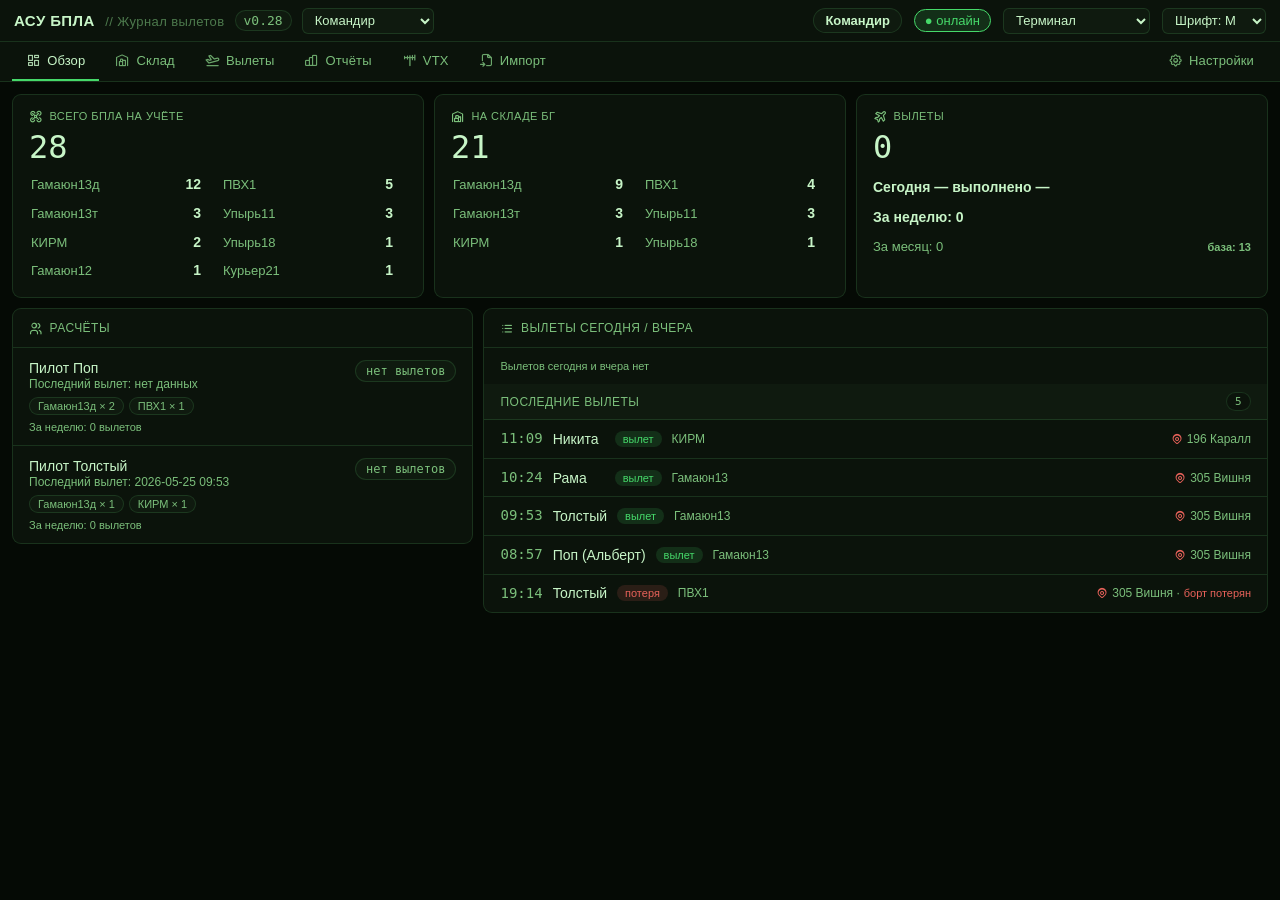
==== commit 8ba1e2ac: "Add files via upload" ====
--- a/index.html
+++ b/index.html
@@ -39,7 +39,7 @@
 <div class="app" style="visibility:hidden">
 <div class="topbar">
   <div class="logo">АСУ БПЛА <span>// Журнал вылетов</span></div>
-  <div class="version">v0.27</div>
+  <div class="version">v0.28</div>
   <select id="roleSwitch" class="tb-select" onchange="switchRole(this.value)">
     <option value="admin">АДМИНИСТРАТОР</option>
     <option value="cmd">КОМАНДИР</option>
@@ -200,7 +200,8 @@
       </div>
     </div>
     <div class="form-row cols2">
-      <div><label>БПЛА</label><input id="transDrone" list="dl-drones-smart" placeholder="Гамаюн13" autocomplete="off"></div>
+      <div><label>БПЛА</label><input id="transDrone" placeholder="Гамаюн13" autocomplete="off"
+        onclick="event.stopPropagation();const l=getTransferDrones();if(l.length)showQuickPicker(this,l,v=>{this.value=v})"></div>
       <div><label>Количество</label><input type="number" id="transQty" value="1" min="1"></div>
     </div>
     <div style="margin-bottom:10px"><label>Примечание</label><input id="transNote" placeholder="Задание командира / причина"></div>
@@ -238,7 +239,8 @@
     <div style="display:grid;grid-template-columns:1fr 40px 1fr;gap:8px;align-items:end;margin-bottom:10px">
       <div id="exGiveBlock">
         <label>Отдали (списать со склада)</label>
-        <input id="exGive" list="dl-drones-smart" placeholder="Гамаюн13т" autocomplete="off">
+        <input id="exGive" placeholder="Гамаюн13т" autocomplete="off"
+          onclick="event.stopPropagation();const l=getExchangeGiveDrones();if(l.length)showQuickPicker(this,l,v=>{this.value=v})">
         <input type="number" id="exGiveQty" value="1" min="1" style="margin-top:6px" placeholder="кол-во">
       </div>
       <div id="exArrow" style="text-align:center;font-size:18px;padding-bottom:8px;color:var(--muted)">⇄</div>
--- a/style.css
+++ b/style.css
@@ -383,6 +383,10 @@
 .fl-edit-row input[type="date"]{min-width:104px}
 .fl-edit-row input[type="time"]{min-width:60px}
 .fl-edit-row input{text-overflow:clip;overflow:visible}
+/* Серая фиксация вылета после ✓ (окно правки): строка приглушена, пока 'sent'/'locked' */
+#flightList tr.fl-row-sent td{opacity:.5}
+/* То же для записей склада в «Изменениях» */
+#transfersLog .change-row.tr-row-sent{opacity:.5}
 
 /* ============ REPORTS ============ */
 .report-block{
@@ -925,6 +929,13 @@
 .vtx-cell-sel .vtx-num{border-color:var(--accent);background:var(--accent-soft,var(--accent-dim));font-weight:700;color:var(--text)}
 .vtx-cell-arm[onclick] .vtx-num{box-shadow:inset 0 0 0 1px var(--accent)}
 .vtx-pick-hint{font-size:12px;color:var(--accent);margin-bottom:8px;display:flex;align-items:center;gap:10px;flex-wrap:wrap}
+.vtx-table .vtx-band-num{background:var(--inset);color:var(--muted);font-weight:600}
+.vtx-band-cb{margin:0 6px 0 0;vertical-align:middle;accent-color:var(--accent);cursor:pointer}
+.vtx-band-cb:disabled{cursor:not-allowed}
+.vtx-table tr.vtx-band-off td{opacity:.45}
+.vtx-powbar{display:flex;align-items:center;gap:8px;flex-wrap:wrap;margin-top:10px}
+.vtx-powbar-title{font-size:12px;color:var(--muted);font-weight:600;margin-right:2px}
+.vtx-pow-chip{display:inline-flex;align-items:center;padding:3px 12px;border:1px solid var(--border2);border-radius:999px;background:var(--inset);font-family:var(--font-mono,monospace);font-size:12px;font-weight:600;color:var(--text);font-variant-numeric:tabular-nums}
 
 /* Блоки конструктора */
 .vtx-block{border:1px solid var(--border2);border-radius:9px;padding:12px;margin-bottom:10px;background:var(--surface-2)}
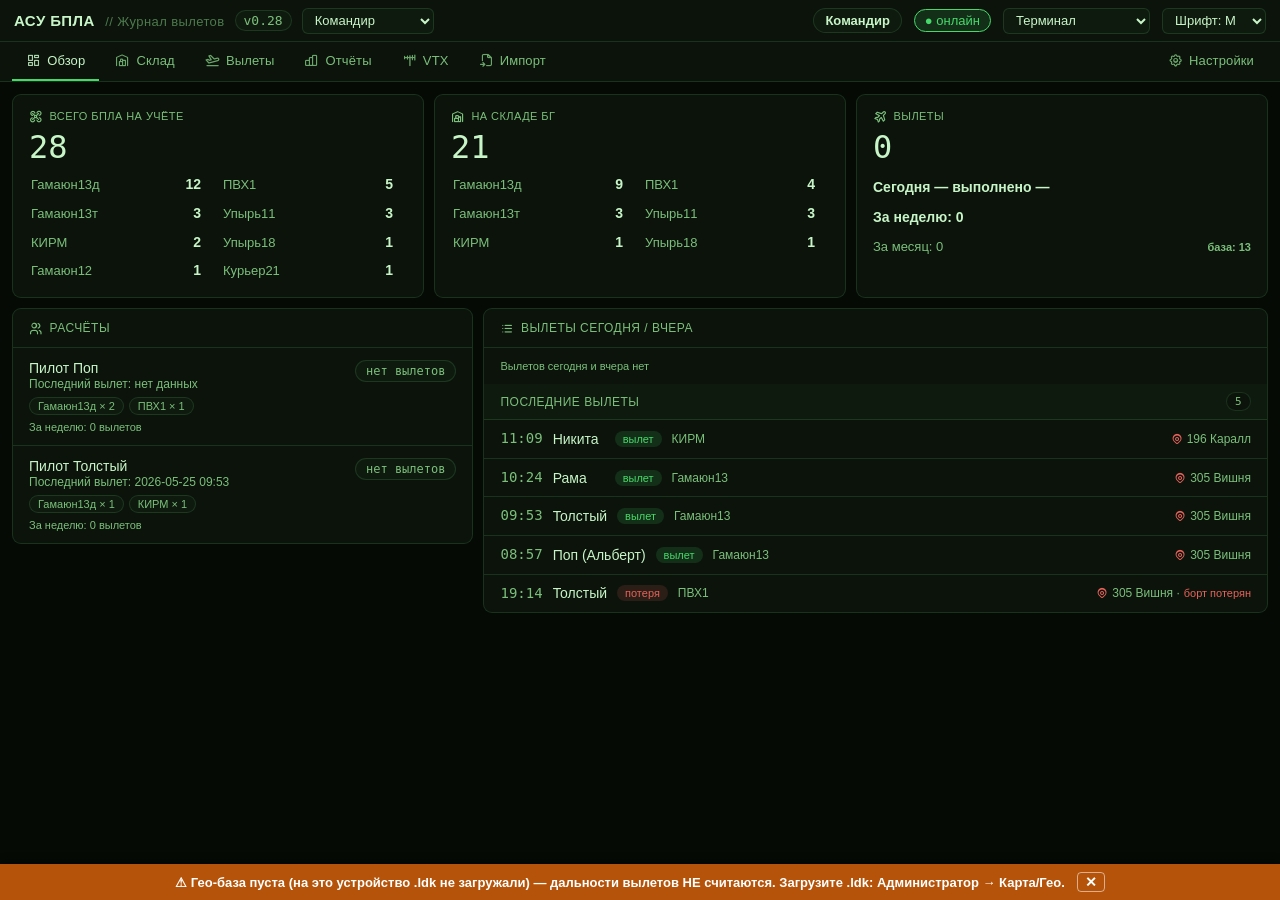
==== commit 8bf9222b: "Add files via upload" ====
--- a/index.html
+++ b/index.html
@@ -667,7 +667,7 @@
   <div class="adm-panel" id="adm-geo" style="display:none">
     <div class="card" style="margin-bottom:12px">
       <div class="card-title">Карта / Геоданные</div>
-      <div class="notice" style="margin-bottom:10px">Данные точек хранятся <b>только в этом браузере</b> (localStorage) и никогда не отправляются в облако. Формат — AlpineQuest <code>.ldk</code>.</div>
+      <div class="notice" style="margin-bottom:10px">Данные точек хранятся <b>только в этом браузере</b> (IndexedDB) и никогда не отправляются в облако — <b>в облаке их копии нет</b>, восстановить можно только повторной загрузкой <code>.ldk</code>. Формат — AlpineQuest <code>.ldk</code>.</div>
       <div style="display:flex;gap:8px;flex-wrap:wrap;align-items:center;margin-bottom:12px">
         <button class="btn btn-primary" onclick="document.getElementById('ldkInput').click()">📂 Загрузить .ldk</button>
         <input type="file" id="ldkInput" accept=".ldk" style="display:none" onchange="geoImportLDK(this)">
--- a/style.css
+++ b/style.css
@@ -387,6 +387,10 @@
 #flightList tr.fl-row-sent td{opacity:.5}
 /* То же для записей склада в «Изменениях» */
 #transfersLog .change-row.tr-row-sent{opacity:.5}
+/* Свёрнутая полоса правки (вылеты/склад): кнопка «✏ N мин» в строке разворачивает полосу */
+.edit-pen-btn{font-size:10px;line-height:1.4;padding:2px 7px;border:1px solid var(--green3);color:var(--green3);background:rgba(57,255,20,0.06);border-radius:6px;cursor:pointer;white-space:nowrap;font-family:inherit;letter-spacing:0}
+.edit-pen-btn:hover{background:rgba(57,255,20,0.14)}
+#transfersLog .change-row .edit-pen-btn{margin-left:4px}
 
 /* ============ REPORTS ============ */
 .report-block{
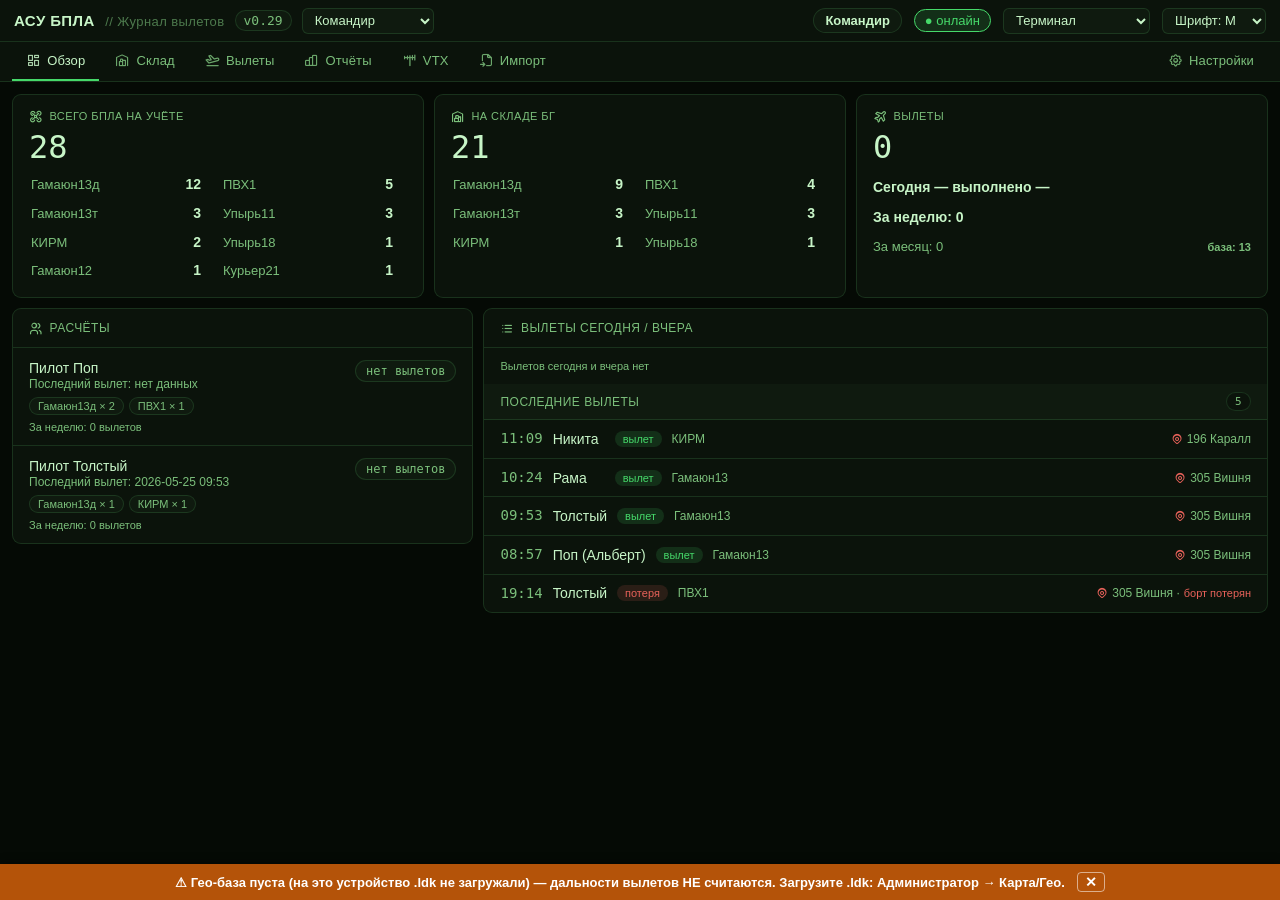
==== commit 65157951: "Add files via upload" ====
--- a/index.html
+++ b/index.html
@@ -2,12 +2,17 @@
 <html lang="ru">
 <head>
 <meta charset="UTF-8">
+<meta name="app-build" content="2026092502">
 <meta name="referrer" content="no-referrer"><!-- URL с ?u=&t=&k= не должен утекать в Referer (аудит 02.07.2026); первым тегом — до любых загрузок -->
 <meta name="viewport" content="width=device-width, initial-scale=1.0">
 <title>БПЛА Учёт</title>
 <link rel="icon" href="favicon.ico" type="image/x-icon">
-<link rel="stylesheet" href="style.css">
-<link rel="stylesheet" href="./icons/tabler-icons.min.css">
+<!-- PWA (v0.29): установка на компьютер + офлайн-открытие; manifest/иконки — белый список деплоя (ARCHITECTURE §6) -->
+<link rel="manifest" href="manifest.json">
+<meta name="theme-color" content="#050a05">
+<link rel="apple-touch-icon" href="icons/icon-192.png">
+<link rel="stylesheet" href="style.css?v=2026092502">
+<link rel="stylesheet" href="./icons/tabler-icons.min.css?v=2026092502">
 <style id="themeStyle"></style>
 </head>
 <body>
@@ -39,7 +44,7 @@
 <div class="app" style="visibility:hidden">
 <div class="topbar">
   <div class="logo">АСУ БПЛА <span>// Журнал вылетов</span></div>
-  <div class="version">v0.28</div>
+  <div class="version">v0.29</div>
   <select id="roleSwitch" class="tb-select" onchange="switchRole(this.value)">
     <option value="admin">АДМИНИСТРАТОР</option>
     <option value="cmd">КОМАНДИР</option>
@@ -618,7 +623,7 @@
         </div>
       </div>
       <div id="nu-link-result" style="display:none;margin-top:10px;padding:10px;background:var(--bg2);border:1px solid var(--border2);font-size:11px">
-        <div style="color:var(--green);font-weight:700;margin-bottom:6px">✓ Ссылка для пользователя:</div>
+        <div id="nu-link-title" style="color:var(--green);font-weight:700;margin-bottom:6px">✓ Ссылка для пользователя:</div>
         <div id="nu-link-text" style="word-break:break-all;color:var(--text);margin-bottom:8px"></div>
         <button class="btn btn-sm btn-primary" onclick="copyUserLink()">Копировать ссылку</button>
       </div>
@@ -694,6 +699,20 @@
         <button class="btn btn-sm" style="color:var(--amber);border-color:var(--amber)" onclick="adminDedupeLossTransfers()" title="Удалить повторные записи о потерях с одинаковыми дата+время+пилот+борт (наследие бага двойного списания)">🧹 Удалить дубли потерь</button>
       </div>
       <div id="saveStatus" style="font-size:12px;color:var(--muted)">Данные хранятся в localStorage. Для переноса на другое устройство — экспортируйте в файл.</div>
+    </div>
+    <!-- Контроль версии (v0.29, Backend v7.10): только учётка admin (update.js → updRenderMinBuildCard) -->
+    <div class="card" style="margin-bottom:12px;display:none" id="minBuildCard">
+      <div class="card-title">Минимальная версия клиента</div>
+      <div style="font-size:11px;color:var(--muted);margin-bottom:8px">Устройства со сборкой ниже минимума не пишут в облако (красная полоса «Версия устарела», записи ждут в очереди) — пока их не обновят. Поднимать после выкладки НЕСОВМЕСТИМЫХ изменений, когда это устройство уже на новой версии. Кто не обновился — Администратор → Пользователи, «Последний вход · сборка»; отказы — в журнале действий (sync / outdated).</div>
+      <div style="font-size:12px;margin-bottom:4px">Эта сборка: <span id="mbSelf" style="font-family:var(--font-mono)"></span></div>
+      <div id="mbServer" style="font-size:12px;margin-bottom:8px;color:var(--muted)"></div>
+      <div style="display:flex;gap:8px;flex-wrap:wrap;align-items:center">
+        <button class="btn btn-sm btn-primary" data-mb="1" onclick="updSetMinBuildServer('current')">Установить текущую сборку</button>
+        <input id="mbInput" placeholder="ГГГГММДДNN" inputmode="numeric" autocomplete="off" style="width:130px">
+        <button class="btn btn-sm" data-mb="1" onclick="updSetMinBuildServer('manual')">Установить</button>
+        <button class="btn btn-sm" data-mb="1" style="color:var(--amber);border-color:var(--amber)" onclick="updSetMinBuildServer('off')">Выключить</button>
+      </div>
+      <div id="mbStatus" style="font-size:11px;color:var(--muted);margin-top:6px"></div>
     </div>
     <div class="card" style="margin-bottom:12px">
       <div class="card-title">Переименование модели БПЛА</div>
@@ -774,6 +793,16 @@
 <div class="page" id="page-settings">
   <div class="section-head"><div class="section-title">⚙ Настройки</div></div>
 
+  <!-- ПРИЛОЖЕНИЕ: версия + установка PWA (update.js → updRenderAppCard), видно всем ролям -->
+  <div class="card" style="margin-bottom:10px" id="appCard">
+    <div class="card-title">Приложение</div>
+    <div id="appVerInfo" style="font-size:12px;color:var(--muted);font-family:var(--font-mono);margin-bottom:8px"></div>
+    <div style="display:flex;gap:8px;flex-wrap:wrap;align-items:center">
+      <button class="btn btn-primary" id="pwaInstallBtn" style="display:none" onclick="updInstall()">🖥 Установить на компьютер</button>
+      <span id="pwaInstallStatus" style="font-size:11px;color:var(--muted)"></span>
+    </div>
+  </div>
+
   <!-- СИНХРОНИЗАЦИЯ (только admin — applySettingsVisibility) -->
   <div class="card" style="margin-bottom:10px" id="cfg-sync-card">
     <div class="card-title">Синхронизация с Google Sheets</div>
@@ -841,15 +870,19 @@
 </div><!-- main -->
 </div><!-- app -->
 
-<script src="sync.js"></script>
-<script src="geo.js"></script>
-<script src="parser.js"></script>
-<script src="html2canvas.min.js"></script> <!-- локально (офлайн/file://): рендер «доски почёта» репортажа в PNG -->
-<script src="reports.js"></script>
-<script src="docx.umd.js"></script> <!-- docx@8.5.0 (build/index.umd.js) локально, был jsDelivr CDN — офлайн/file:// и без внешних запросов (аудит 02.07.2026) -->
-<script src="writeoff.js"></script>
-<script src="marshrut.js"></script> <!-- МАРШРУТ Этап 1: getBalance() рядом со старой системой (только чтение) -->
-<script src="vtx.js"></script> <!-- VTX: генератор Betaflight vtx-команд (автономный, учёта не трогает) -->
-<script src="app.js"></script>
+<!-- version.js — ПЕРВЫМ: номер сборки нужен всем файлам. ?v= у всех подключений ставит tools/bump-version.js
+     (новый URL = новая загрузка без Ctrl+F5; сервис-воркер держит файлы одной сборки в одном кэше) -->
+<script src="version.js?v=2026092502"></script>
+<script src="sync.js?v=2026092502"></script>
+<script src="geo.js?v=2026092502"></script>
+<script src="parser.js?v=2026092502"></script>
+<script src="html2canvas.min.js?v=2026092502"></script> <!-- локально (офлайн/file://): рендер «доски почёта» репортажа в PNG -->
+<script src="reports.js?v=2026092502"></script>
+<script src="docx.umd.js?v=2026092502"></script> <!-- docx@8.5.0 (build/index.umd.js) локально, был jsDelivr CDN — офлайн/file:// и без внешних запросов (аудит 02.07.2026) -->
+<script src="writeoff.js?v=2026092502"></script>
+<script src="marshrut.js?v=2026092502"></script> <!-- МАРШРУТ Этап 1: getBalance() рядом со старой системой (только чтение) -->
+<script src="vtx.js?v=2026092502"></script> <!-- VTX: генератор Betaflight vtx-команд (автономный, учёта не трогает) -->
+<script src="update.js?v=2026092502"></script> <!-- контроль версии: version.json, безопасное автообновление, «устарел — только чтение», SW, установка PWA -->
+<script src="app.js?v=2026092502"></script>
 </body>
 </html>
--- a/style.css
+++ b/style.css
@@ -1,3 +1,4 @@
+:root{--app-build:2026092502} /* сборка файла — ставит tools/bump-version.js, руками не править */
 *{box-sizing:border-box;margin:0;padding:0}
 
 /* ============ ШРИФТЫ (общие, вне тем) ============ */
@@ -1054,3 +1055,20 @@
   margin-top:16px;font-size:12px;color:var(--muted);
   letter-spacing:2px;text-align:center;padding:0 16px;
 }
+
+/* ===== Контроль версии (update.js, v0.29) ===== */
+/* Красная несгораемая полоса: «версия устарела» / «файлы разных сборок» — запись отключена.
+   Сверху, как #lsQuotaBar (если та есть — update.js сдвигает эту под неё). */
+.upd-bar{
+  position:fixed;top:0;left:0;right:0;z-index:10000;
+  background:#b91c1c;color:#fff;font:600 13px/1.4 var(--font-sans,sans-serif);
+  padding:7px 14px;text-align:center;box-shadow:0 2px 8px #0006;
+}
+.upd-bar .btn{margin-left:8px;background:#fff;color:#b91c1c;border-color:#fff}
+/* «Доступна новая версия» — не мешает работе: плашка в правом нижнем углу, над гео-полосой */
+.upd-pill{
+  position:fixed;right:16px;bottom:16px;z-index:10000;max-width:min(460px,calc(100vw - 32px));
+  background:var(--surface,var(--card));color:var(--text);border:1px solid var(--accent);
+  border-radius:9px;padding:9px 12px;font-size:12px;line-height:1.4;box-shadow:0 4px 16px #0008;
+}
+.upd-pill .btn{margin-left:6px;margin-top:4px}
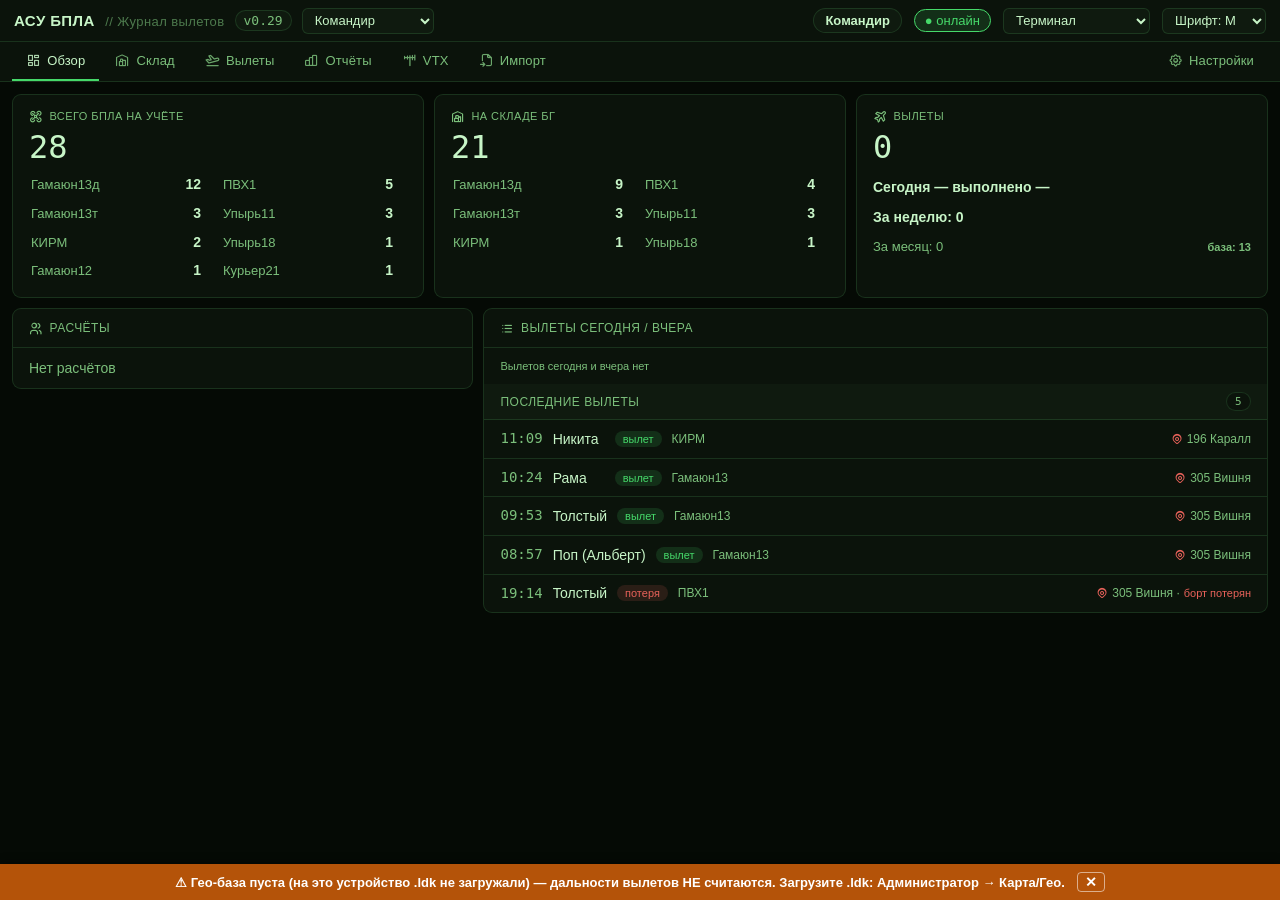
==== commit 2a856b32: "Add files via upload" ====
--- a/index.html
+++ b/index.html
@@ -2,7 +2,7 @@
 <html lang="ru">
 <head>
 <meta charset="UTF-8">
-<meta name="app-build" content="2026092502">
+<meta name="app-build" content="2026101101">
 <meta name="referrer" content="no-referrer"><!-- URL с ?u=&t=&k= не должен утекать в Referer (аудит 02.07.2026); первым тегом — до любых загрузок -->
 <meta name="viewport" content="width=device-width, initial-scale=1.0">
 <title>БПЛА Учёт</title>
@@ -11,8 +11,8 @@
 <link rel="manifest" href="manifest.json">
 <meta name="theme-color" content="#050a05">
 <link rel="apple-touch-icon" href="icons/icon-192.png">
-<link rel="stylesheet" href="style.css?v=2026092502">
-<link rel="stylesheet" href="./icons/tabler-icons.min.css?v=2026092502">
+<link rel="stylesheet" href="style.css?v=2026101101">
+<link rel="stylesheet" href="./icons/tabler-icons.min.css?v=2026101101">
 <style id="themeStyle"></style>
 </head>
 <body>
@@ -291,13 +291,19 @@
           onclick="event.stopPropagation();showQuickPicker(this,getSmartPilots(),v=>{this.value=v})">
       </div>
 
-      <div style="min-width:100px;flex:1.2">
-        <label>Точка</label>
-        <input id="qf-target" placeholder="305 Вишня" autocomplete="off"
-          onclick="event.stopPropagation();showQuickPicker(this,getSmartTargets(),v=>{this.value=v})">
+
+      <div style="min-width:60px;flex:0.7">
+        <label>Номер</label>
+        <input id="qf-target-num" placeholder="534" autocomplete="off"
+          onclick="event.stopPropagation();showQuickPicker(this,getSmartTargetNumbers(),v=>{this.value=v})">
+      </div>
+      <div style="min-width:80px;flex:1">
+        <label>Цвет</label>
+        <input id="qf-target-color" placeholder="коралл" autocomplete="off"
+          onclick="event.stopPropagation();showQuickPicker(this,getSmartTargetColors(),v=>{this.value=v})">
       </div>
       <div style="min-width:90px;flex:1">
-        <label>Боеприпас</label>
+        <label>Груз</label>
         <input id="qf-ammo" placeholder="Пом2" autocomplete="off"
           onclick="event.stopPropagation();showQuickPicker(this,getSmartAmmo(),v=>{this.value=v})">
       </div>
@@ -354,8 +360,8 @@
           </div>
         </div>
         <div class="ms-wrap" id="flAmmoWrap">
-          <div class="ms-field" id="flAmmoField" onclick="flMsToggle('Ammo',event)" title="Фильтр по боеприпасу">
-            <span id="flAmmoLabel">Боеприпас: все</span>
+          <div class="ms-field" id="flAmmoField" onclick="flMsToggle('Ammo',event)" title="Фильтр по грузу">
+            <span id="flAmmoLabel">Груз: все</span>
             <i class="ti ti-chevron-down ms-caret"></i>
           </div>
           <div class="ms-panel" id="flAmmoPanel">
@@ -519,17 +525,6 @@
   </div>
 
   <div class="card" style="margin-bottom:12px">
-    <div class="card-title">API-ключ Anthropic (для распознавания ИИ)</div>
-    <div style="display:flex;gap:8px;align-items:center;flex-wrap:wrap">
-      <input type="password" id="apiKeyInput" placeholder="sk-ant-api03-..." style="flex:1;min-width:200px" oninput="saveApiKey(this.value)">
-      <span id="apiKeyStatus" style="font-size:11px;color:var(--muted)"></span>
-    </div>
-    <div style="margin-top:6px;font-size:11px;color:var(--muted)">
-      Получите ключ бесплатно на <a href="https://console.anthropic.com/settings/keys" target="_blank" style="color:var(--cb)">console.anthropic.com</a>. Ключ сохраняется в браузере, никуда не отправляется кроме Anthropic API.
-    </div>
-  </div>
-
-  <div class="card" style="margin-bottom:12px">
     <div class="notice">Вставьте одно или несколько сообщений из чата. ИИ распознает каждое и заполнит поля. Вы проверяете и сохраняете.</div>
     <div class="parse-area">
       <label>Сообщения (можно несколько строк)</label>
@@ -559,7 +554,7 @@
     <button class="adm-tab" onclick="showAdminTab('users',this)">Пользователи</button>
     <button class="adm-tab" onclick="showAdminTab('stock',this)">Склад</button>
     <button class="adm-tab" onclick="showAdminTab('squads',this)">Расчёты</button>
-    <button class="adm-tab" onclick="showAdminTab('ammo',this)">Боеприпасы</button>
+    <button class="adm-tab" onclick="showAdminTab('ammo',this)">Грузы</button>
     <button class="adm-tab" onclick="showAdminTab('actlog',this)">Журнал действий</button>
     <button class="adm-tab" onclick="showAdminTab('geo',this)">Карта/Гео</button>
     <button class="adm-tab" onclick="showAdminTab('data',this)">Данные</button>
@@ -735,19 +730,19 @@
     </div>
   </div>
 
-  <!-- ВКЛАДКА: БОЕПРИПАСЫ -->
+  <!-- ВКЛАДКА: ГРУЗЫ -->
   <div class="adm-panel" id="adm-ammo" style="display:none">
     <div class="card" style="margin-bottom:12px">
-      <div class="card-title">Справочник боеприпасов</div>
+      <div class="card-title">Справочник грузов</div>
       <div style="font-size:11px;color:var(--muted);margin-bottom:10px">Эталонные названия. При нормализации все варианты написания из колонки «Алиасы» заменятся на эталонное название в базе вылетов.</div>
       <div id="ammoList"></div>
       <div style="margin-top:10px;padding-top:10px;border-top:1px solid var(--border)">
-        <div style="font-size:12px;font-weight:700;margin-bottom:8px;color:var(--text2)">Добавить боеприпас</div>
+        <div style="font-size:12px;font-weight:700;margin-bottom:8px;color:var(--text2)">Добавить груз</div>
         <div class="form-row cols3">
           <div><label>Название (эталон)</label><input id="ammo-new-name" placeholder="Пом2"></div>
           <div><label>Категория</label>
             <select id="ammo-new-cat">
-              <option value="минирование">Минирование</option>
+              <option value="применение">Применение</option>
               <option value="доставка">Доставка</option>
             </select>
           </div>
@@ -803,6 +798,77 @@
     </div>
   </div>
 
+  <!-- AI-СЕРВЕР (импорт, доклады, репортажи) — видно всем ролям, включая viewer -->
+  <div class="card" style="margin-bottom:10px" id="cfg-ai-card">
+    <div class="card-title">AI-сервер (импорт, доклады, репортажи)</div>
+    <div class="notice">Один сервер на все AI-функции. По умолчанию — локальный opi-ai на Orange Pi: трафик не уходит в интернет, ключ не нужен.</div>
+    <div style="display:flex;gap:16px;flex-wrap:wrap;margin:10px 0;align-items:center">
+      <label style="display:flex;gap:6px;align-items:center;cursor:pointer">
+        <input type="radio" name="ai-server-type" id="ai-type-local" value="local" onchange="aiToggleServerType('local')" checked>
+        <span>🏠 Локальный opi-ai</span>
+      </label>
+      <label style="display:flex;gap:6px;align-items:center;cursor:pointer">
+        <input type="radio" name="ai-server-type" id="ai-type-external" value="external" onchange="aiToggleServerType('external')">
+        <span>🌐 Внешний API</span>
+      </label>
+    </div>
+
+    <!-- Локальный сервер -->
+    <div id="ai-local-block">
+      <div class="form-row cols2">
+        <div>
+          <label>URL сервера</label>
+          <input id="ai-local-url" placeholder="http://192.168.0.163:8080" autocomplete="off">
+        </div>
+        <div>
+          <label>Модель</label>
+          <select id="ai-local-model">
+            <option value="gemma-2b">gemma-2b (быстрая)</option>
+            <option value="gemma-9b">gemma-9b</option>
+            <option value="qwen-7b">qwen-7b</option>
+            <option value="qwen-3b">qwen-3b</option>
+            <option value="qwen-coder-3b">qwen-coder-3b</option>
+          </select>
+        </div>
+      </div>
+      <div class="form-row" style="margin-top:8px">
+        <div>
+          <label>Ключ (необязательно — локальный сервер обычно без него)</label>
+          <input type="password" id="ai-local-key" placeholder="Bearer local" autocomplete="off">
+        </div>
+      </div>
+    </div>
+
+    <!-- Внешний API -->
+    <div id="ai-external-block" style="display:none">
+      <div class="form-row cols2">
+        <div>
+          <label>URL API</label>
+          <input id="ai-external-url" placeholder="https://api.anthropic.com" autocomplete="off">
+        </div>
+        <div>
+          <label>Модель</label>
+          <select id="ai-external-model">
+            <option value="claude-sonnet-4-6">claude-sonnet-4-6</option>
+            <option value="claude-opus-4">claude-opus-4</option>
+          </select>
+        </div>
+      </div>
+      <div class="form-row" style="margin-top:8px">
+        <div>
+          <label>Ключ API</label>
+          <input type="password" id="ai-external-key" placeholder="sk-ant-..." autocomplete="off">
+        </div>
+      </div>
+    </div>
+
+    <div style="display:flex;gap:8px;flex-wrap:wrap;margin-top:10px">
+      <button class="btn btn-success btn-sm" onclick="aiSaveSettings()">💾 Сохранить</button>
+      <button class="btn btn-primary btn-sm" onclick="aiTestConnection()">🧪 Проверить связь</button>
+    </div>
+    <div id="ai-test-status" style="font-size:11px;color:var(--muted);margin-top:8px"></div>
+  </div>
+
   <!-- СИНХРОНИЗАЦИЯ (только admin — applySettingsVisibility) -->
   <div class="card" style="margin-bottom:10px" id="cfg-sync-card">
     <div class="card-title">Синхронизация с Google Sheets</div>
@@ -872,17 +938,18 @@
 
 <!-- version.js — ПЕРВЫМ: номер сборки нужен всем файлам. ?v= у всех подключений ставит tools/bump-version.js
      (новый URL = новая загрузка без Ctrl+F5; сервис-воркер держит файлы одной сборки в одном кэше) -->
-<script src="version.js?v=2026092502"></script>
-<script src="sync.js?v=2026092502"></script>
-<script src="geo.js?v=2026092502"></script>
-<script src="parser.js?v=2026092502"></script>
-<script src="html2canvas.min.js?v=2026092502"></script> <!-- локально (офлайн/file://): рендер «доски почёта» репортажа в PNG -->
-<script src="reports.js?v=2026092502"></script>
-<script src="docx.umd.js?v=2026092502"></script> <!-- docx@8.5.0 (build/index.umd.js) локально, был jsDelivr CDN — офлайн/file:// и без внешних запросов (аудит 02.07.2026) -->
-<script src="writeoff.js?v=2026092502"></script>
-<script src="marshrut.js?v=2026092502"></script> <!-- МАРШРУТ Этап 1: getBalance() рядом со старой системой (только чтение) -->
-<script src="vtx.js?v=2026092502"></script> <!-- VTX: генератор Betaflight vtx-команд (автономный, учёта не трогает) -->
-<script src="update.js?v=2026092502"></script> <!-- контроль версии: version.json, безопасное автообновление, «устарел — только чтение», SW, установка PWA -->
-<script src="app.js?v=2026092502"></script>
+<script src="version.js?v=2026101101"></script>
+<script src="sync.js?v=2026101101"></script>
+<script src="geo.js?v=2026101101"></script>
+<script src="parser-rules.js?v=2026101101"></script>
+<script src="parser.js?v=2026101101"></script>
+<script src="html2canvas.min.js?v=2026101101"></script> <!-- локально (офлайн/file://): рендер «доски почёта» репортажа в PNG -->
+<script src="reports.js?v=2026101101"></script>
+<script src="docx.umd.js?v=2026101101"></script> <!-- docx@8.5.0 (build/index.umd.js) локально, был jsDelivr CDN — офлайн/file:// и без внешних запросов (аудит 02.07.2026) -->
+<script src="writeoff.js?v=2026101101"></script>
+<script src="marshrut.js?v=2026101101"></script> <!-- МАРШРУТ Этап 1: getBalance() рядом со старой системой (только чтение) -->
+<script src="vtx.js?v=2026101101"></script> <!-- VTX: генератор Betaflight vtx-команд (автономный, учёта не трогает) -->
+<script src="update.js?v=2026101101"></script> <!-- контроль версии: version.json, безопасное автообновление, «устарел — только чтение», SW, установка PWA -->
+<script src="app.js?v=2026101101"></script>
 </body>
 </html>
--- a/style.css
+++ b/style.css
@@ -1,4 +1,4 @@
-:root{--app-build:2026092502} /* сборка файла — ставит tools/bump-version.js, руками не править */
+:root{--app-build:2026101101} /* сборка файла — ставит tools/bump-version.js, руками не править */
 *{box-sizing:border-box;margin:0;padding:0}
 
 /* ============ ШРИФТЫ (общие, вне тем) ============ */
@@ -469,11 +469,11 @@
 .ms-empty{padding:10px 12px;font-size:12px;color:var(--muted)}
 .ms-foot{padding:8px;border-top:1px solid var(--border2);display:flex;justify-content:flex-end}
 
-/* Мультиселект борта/боеприпаса в фильтрах журнала вылетов (v0.22) */
+/* Мультиселект борта/груза в фильтрах журнала вылетов (v0.22) */
 .flt-controls .ms-wrap{width:158px}
 .flt-controls .ms-foot{justify-content:space-between;gap:6px}
 /* Карточка журнала не должна клипать выпадающие панели фильтров (иначе длинный список
-   боеприпасов срезается при короткой выборке) — панель «вылетает» над журналом, как в отчётах.
+   грузов срезается при короткой выборке) — панель «вылетает» над журналом, как в отчётах.
    Косметику нижних углов таблицы возвращаем радиусом на #flightList: клип уже даёт его
    overflow-x:auto (overflow-y → auto), поэтому overflow:hidden НЕ ставим — иначе потеряем
    горизонтальный скролл таблицы. */
